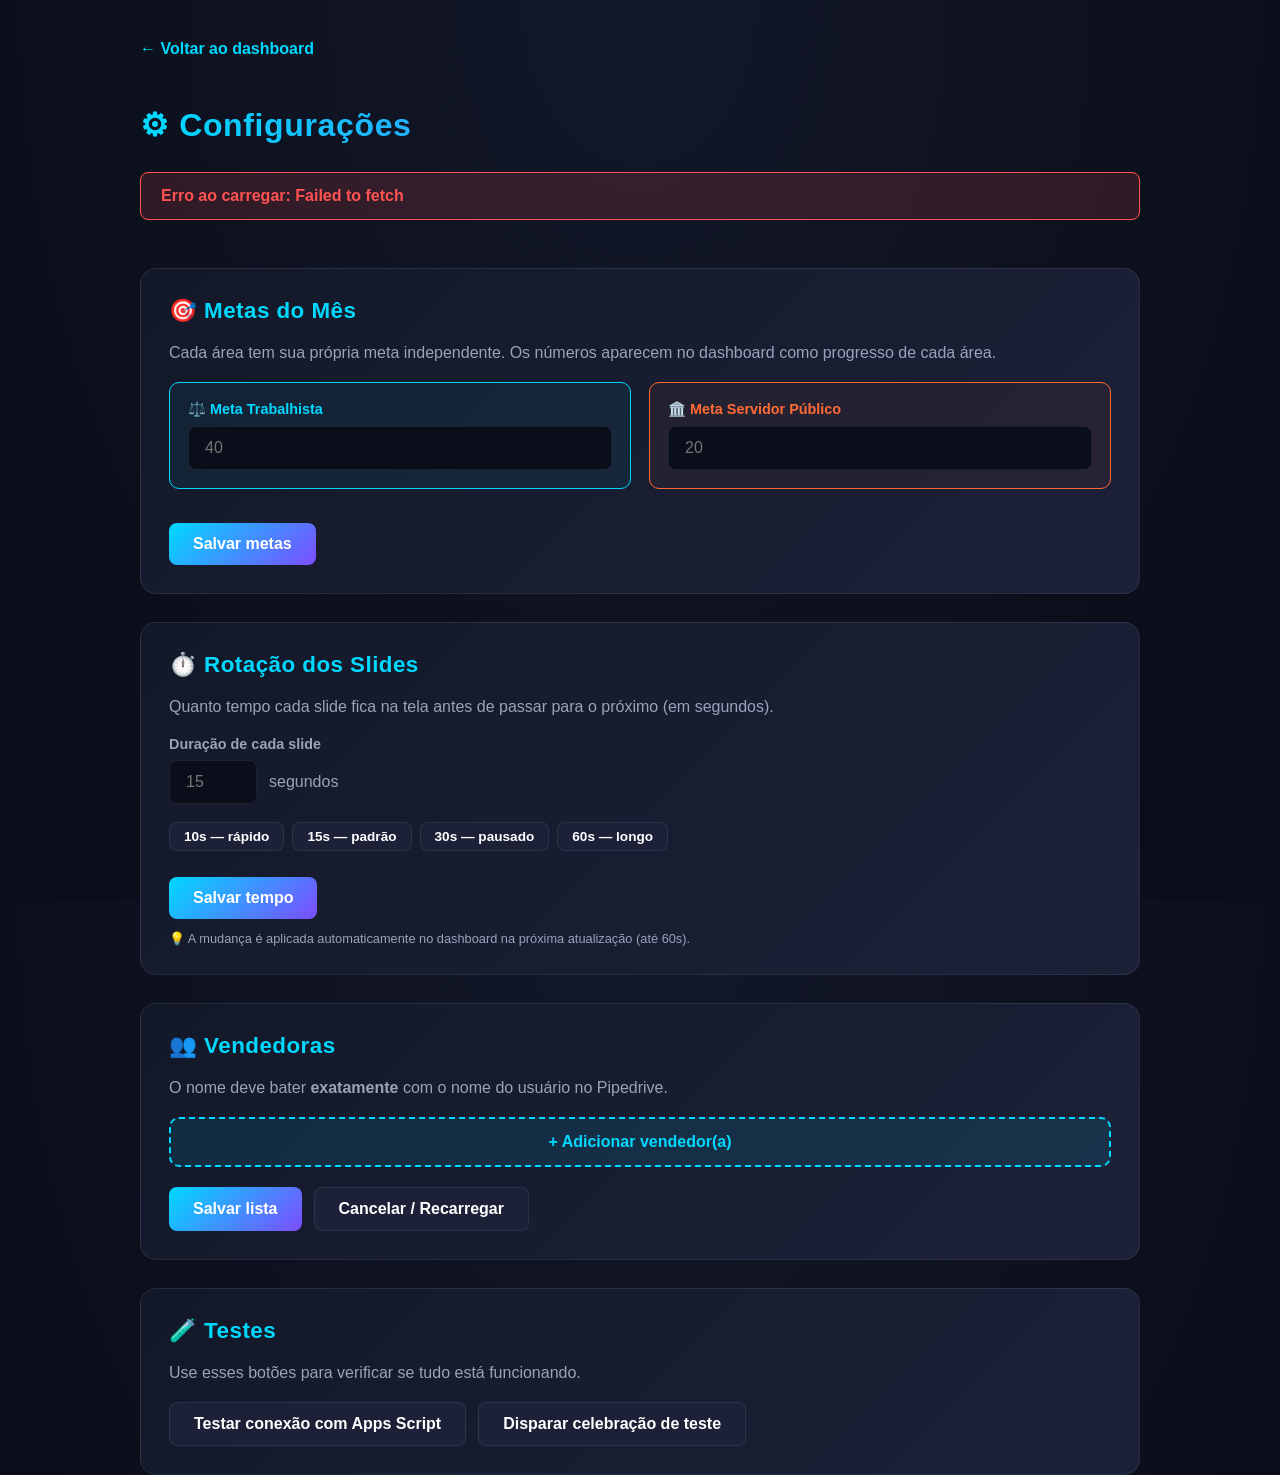
==== config.html @ 3a63623c "Initial commit" ====
<!DOCTYPE html>
<html lang="pt-BR">
<head>
  <meta charset="UTF-8">
  <title>PQRS — Configurações</title>
  <link rel="stylesheet" href="style.css">
  <style>
    body { overflow: auto; padding: 40px; }
    .config-container {
      max-width: 1000px; margin: 0 auto;
      display: flex; flex-direction: column; gap: 28px;
    }
    .config-section {
      background: linear-gradient(135deg, var(--bg-2), var(--bg-3));
      border: 1px solid var(--border);
      border-radius: 16px;
      padding: 28px;
    }
    .config-section h2 {
      font-size: 1.4rem;
      margin-bottom: 20px;
      color: var(--accent);
    }
    .field { display: flex; flex-direction: column; gap: 8px; margin-bottom: 16px; }
    label { color: var(--text-dim); font-size: 0.9rem; font-weight: 600; }
    input, select, textarea {
      background: var(--bg-1);
      border: 1px solid var(--border);
      border-radius: 8px;
      padding: 12px 16px;
      color: var(--text);
      font-size: 1rem;
      font-family: inherit;
    }
    input:focus, select:focus { outline: 2px solid var(--accent); }
    button {
      background: linear-gradient(135deg, var(--accent), var(--accent-2));
      color: white;
      border: none;
      border-radius: 8px;
      padding: 12px 24px;
      font-size: 1rem;
      font-weight: 700;
      cursor: pointer;
      transition: transform 0.2s;
    }
    button:hover { transform: translateY(-2px); }
    button.danger { background: linear-gradient(135deg, var(--red), #c62828); }
    button.secondary { background: var(--bg-3); border: 1px solid var(--border); }
    .vendedor-card {
      display: grid;
      grid-template-columns: 80px 2fr 2fr 1fr 1fr auto;
      gap: 12px;
      align-items: center;
      background: var(--bg-1);
      padding: 12px;
      border-radius: 10px;
      margin-bottom: 10px;
    }
    .vendedor-card img {
      width: 60px; height: 60px; border-radius: 50%; object-fit: cover;
      background: var(--bg-3);
    }
    .vendedor-card input, .vendedor-card select { padding: 8px 12px; font-size: 0.95rem; }
    .add-btn {
      width: 100%;
      padding: 14px;
      background: rgba(0, 217, 255, 0.1);
      border: 2px dashed var(--accent);
      color: var(--accent);
      cursor: pointer;
      border-radius: 10px;
      font-weight: 700;
    }
    .back-link {
      display: inline-block;
      margin-bottom: 20px;
      color: var(--accent);
      text-decoration: none;
      font-weight: 600;
    }
    .msg {
      padding: 14px 20px;
      border-radius: 8px;
      margin-bottom: 20px;
      font-weight: 600;
    }
    .msg.ok { background: rgba(0, 230, 118, 0.15); color: var(--green); border: 1px solid var(--green); }
    .msg.err { background: rgba(255, 82, 82, 0.15); color: var(--red); border: 1px solid var(--red); }
    .actions { display: flex; gap: 12px; margin-top: 20px; }
  </style>
</head>
<body>
  <div class="config-container">
    <a href="index.html" class="back-link">← Voltar ao dashboard</a>
    <h1 style="font-size:2rem; background: linear-gradient(90deg, var(--accent), var(--accent-2)); -webkit-background-clip:text; -webkit-text-fill-color:transparent;">⚙ Configurações</h1>

    <div id="msg-area"></div>

    <!-- Metas Mensais (separadas por área) -->
    <div class="config-section">
      <h2>🎯 Metas do Mês</h2>
      <p style="color:var(--text-dim); margin-bottom:20px;">
        Cada área tem sua própria meta independente. Os números aparecem no dashboard como progresso de cada área.
      </p>
      <div style="display:grid; grid-template-columns: 1fr 1fr; gap: 18px;">
        <div class="field" style="background: rgba(0,217,255,0.05); border:1px solid var(--trabalhista); border-radius:10px; padding:18px;">
          <label style="color: var(--trabalhista); font-weight:700;">⚖️ Meta Trabalhista</label>
          <input type="number" id="meta-trab-input" min="1" placeholder="40">
        </div>
        <div class="field" style="background: rgba(255,107,53,0.05); border:1px solid var(--servidor); border-radius:10px; padding:18px;">
          <label style="color: var(--servidor); font-weight:700;">🏛️ Meta Servidor Público</label>
          <input type="number" id="meta-serv-input" min="1" placeholder="20">
        </div>
      </div>
      <button onclick="salvarMetas()" style="margin-top:18px;">Salvar metas</button>
    </div>

    <!-- Tempo de rotação dos slides -->
    <div class="config-section">
      <h2>⏱️ Rotação dos Slides</h2>
      <p style="color:var(--text-dim); margin-bottom:20px;">
        Quanto tempo cada slide fica na tela antes de passar para o próximo (em segundos).
      </p>
      <div class="field">
        <label>Duração de cada slide</label>
        <div style="display:flex; gap:12px; align-items:center;">
          <input type="number" id="intervalo-input" min="3" max="120" step="1" placeholder="15" style="max-width:200px;">
          <span style="color:var(--text-dim);">segundos</span>
        </div>
        <div style="display:flex; gap:8px; margin-top:10px; flex-wrap:wrap;">
          <button class="secondary" type="button" onclick="setIntervalo(10)" style="padding:6px 14px; font-size:0.85rem;">10s — rápido</button>
          <button class="secondary" type="button" onclick="setIntervalo(15)" style="padding:6px 14px; font-size:0.85rem;">15s — padrão</button>
          <button class="secondary" type="button" onclick="setIntervalo(30)" style="padding:6px 14px; font-size:0.85rem;">30s — pausado</button>
          <button class="secondary" type="button" onclick="setIntervalo(60)" style="padding:6px 14px; font-size:0.85rem;">60s — longo</button>
        </div>
      </div>
      <button onclick="salvarIntervalo()" style="margin-top:10px;">Salvar tempo</button>
      <p style="color:var(--text-dim); font-size:0.8rem; margin-top:12px;">
        💡 A mudança é aplicada automaticamente no dashboard na próxima atualização (até 60s).
      </p>
    </div>

    <!-- Vendedoras -->
    <div class="config-section">
      <h2>👥 Vendedoras</h2>
      <p style="color:var(--text-dim); margin-bottom:20px;">
        O nome deve bater <strong>exatamente</strong> com o nome do usuário no Pipedrive.
      </p>
      <div id="vendedores-list"></div>
      <button class="add-btn" onclick="addVendedor()">+ Adicionar vendedor(a)</button>
      <div class="actions">
        <button onclick="salvarVendedores()">Salvar lista</button>
        <button class="secondary" onclick="carregar()">Cancelar / Recarregar</button>
      </div>
    </div>

    <!-- Teste -->
    <div class="config-section">
      <h2>🧪 Testes</h2>
      <p style="color:var(--text-dim); margin-bottom:16px;">
        Use esses botões para verificar se tudo está funcionando.
      </p>
      <div class="actions">
        <button class="secondary" onclick="testarConexao()">Testar conexão com Apps Script</button>
        <button class="secondary" onclick="testarCelebrar()">Disparar celebração de teste</button>
      </div>
    </div>
  </div>

  <script src="config.js"></script>
  <script>
    const API = window.PQRS_CONFIG.APPS_SCRIPT_URL;
    let vendedores = [];

    function showMsg(text, type = 'ok') {
      const area = document.getElementById('msg-area');
      area.innerHTML = `<div class="msg ${type}">${text}</div>`;
      setTimeout(() => area.innerHTML = '', 4000);
    }

    async function fetchJSON(action, params = {}) {
      const url = new URL(API);
      url.searchParams.set('action', action);
      Object.keys(params).forEach(k => url.searchParams.set(k, params[k]));
      const r = await fetch(url.toString());
      return r.json();
    }

    async function postJSON(action, body) {
      const url = new URL(API);
      url.searchParams.set('action', action);
      const r = await fetch(url.toString(), {
        method: 'POST',
        body: JSON.stringify(body),
        // Sem Content-Type para evitar CORS preflight
      });
      return r.json();
    }

    async function carregar() {
      if (!API || API.includes('COLE_AQUI')) {
        showMsg('⚠ URL do Apps Script não configurada. Edite o arquivo config.js e cole a URL do Apps Script publicado.', 'err');
        return;
      }
      try {
        const cfg = await fetchJSON('config');
        // Compatibilidade: se só existir metaMensal antiga, usa como Trabalhista
        document.getElementById('meta-trab-input').value = cfg.metaTrabalhista || cfg.metaMensal || 40;
        document.getElementById('meta-serv-input').value = cfg.metaServidor || 20;
        document.getElementById('intervalo-input').value = cfg.intervaloSlide || 15;

        const vs = await fetchJSON('vendedores');
        vendedores = Array.isArray(vs) ? vs : [];
        renderVendedores();
      } catch (e) {
        showMsg('Erro ao carregar: ' + e.message, 'err');
      }
    }

    function renderVendedores() {
      const container = document.getElementById('vendedores-list');
      container.innerHTML = '';
      vendedores.forEach((v, i) => {
        const div = document.createElement('div');
        div.className = 'vendedor-card';
        div.innerHTML = `
          <img src="${v.foto || ''}" onerror="this.src='data:image/svg+xml,%3Csvg xmlns=%22http://www.w3.org/2000/svg%22 viewBox=%220 0 60 60%22%3E%3Crect fill=%22%231c2138%22 width=%2260%22 height=%2260%22/%3E%3Ctext x=%2230%22 y=%2238%22 font-size=%2222%22 text-anchor=%22middle%22 fill=%22%239ba3b8%22%3E?%3C/text%3E%3C/svg%3E'">
          <input type="text" value="${v.nome}" placeholder="Nome" oninput="vendedores[${i}].nome=this.value">
          <input type="text" value="${v.foto || ''}" placeholder="URL da foto" oninput="vendedores[${i}].foto=this.value">
          <select onchange="vendedores[${i}].area=this.value">
            <option value="Trabalhista" ${v.area==='Trabalhista'?'selected':''}>Trabalhista</option>
            <option value="Servidor Público" ${v.area==='Servidor Público'?'selected':''}>Servidor Público</option>
          </select>
          <input type="number" value="${v.meta_dia || 2}" min="0" placeholder="Meta/dia" oninput="vendedores[${i}].meta_dia=Number(this.value)">
          <button class="danger" onclick="removerVendedor(${i})">×</button>
        `;
        container.appendChild(div);
      });
    }

    function addVendedor() {
      vendedores.push({ nome: '', foto: '', area: 'Trabalhista', meta_dia: 2, ativo: true });
      renderVendedores();
    }

    function removerVendedor(i) {
      if (!confirm('Remover ' + (vendedores[i].nome || 'vendedora') + '?')) return;
      vendedores.splice(i, 1);
      renderVendedores();
    }

    function setIntervalo(val) {
      document.getElementById('intervalo-input').value = val;
    }

    async function salvarIntervalo() {
      const seg = Number(document.getElementById('intervalo-input').value);
      if (!seg || seg < 3 || seg > 120) return showMsg('Tempo inválido (3 a 120 segundos)', 'err');
      try {
        const r = await postJSON('saveConfig', { intervaloSlide: seg });
        if (r.success) showMsg(`Tempo salvo: ${seg} segundos por slide`);
        else showMsg('Erro: ' + (r.error || 'desconhecido'), 'err');
      } catch (e) { showMsg('Erro: ' + e.message, 'err'); }
    }

    async function salvarMetas() {
      const metaTrab = Number(document.getElementById('meta-trab-input').value);
      const metaServ = Number(document.getElementById('meta-serv-input').value);
      if (!metaTrab || metaTrab < 1) return showMsg('Meta Trabalhista inválida', 'err');
      if (!metaServ || metaServ < 1) return showMsg('Meta Servidor inválida', 'err');
      try {
        const r = await postJSON('saveConfig', {
          metaTrabalhista: metaTrab,
          metaServidor: metaServ,
        });
        if (r.success) showMsg(`Metas salvas: Trabalhista ${metaTrab} · Servidor ${metaServ}`);
        else showMsg('Erro: ' + (r.error || 'desconhecido'), 'err');
      } catch (e) { showMsg('Erro: ' + e.message, 'err'); }
    }

    async function salvarVendedores() {
      // Validar
      for (const v of vendedores) {
        if (!v.nome || !v.nome.trim()) return showMsg('Há vendedor sem nome', 'err');
      }
      try {
        const r = await postJSON('saveVendedores', vendedores);
        if (r.success) showMsg('Vendedores salvos: ' + r.total);
        else showMsg('Erro: ' + (r.error || 'desconhecido'), 'err');
      } catch (e) { showMsg('Erro: ' + e.message, 'err'); }
    }

    async function testarConexao() {
      try {
        const r = await fetchJSON('ping');
        if (r.ok) showMsg('Conexão OK! Servidor respondendo. Hora: ' + r.time);
        else showMsg('Resposta inesperada', 'err');
      } catch (e) { showMsg('Falha: ' + e.message, 'err'); }
    }

    function testarCelebrar() {
      window.open('index.html#test', '_blank');
      setTimeout(() => {
        showMsg('Aperte "T" na janela do dashboard para disparar a celebração de teste');
      }, 500);
    }

    carregar();
  </script>
</body>
</html>
---- style.css ----
/* ============ RESET / BASE ============ */
* { margin: 0; padding: 0; box-sizing: border-box; }

:root {
  --bg-1: #0a0e1a;
  --bg-2: #131829;
  --bg-3: #1c2138;
  --accent: #00d9ff;
  --accent-2: #7c4dff;
  --gold: #ffd700;
  --green: #00e676;
  --red: #ff5252;
  --yellow: #ffb300;
  --text: #ffffff;
  --text-dim: #9ba3b8;
  --border: rgba(255, 255, 255, 0.08);

  /* Cores por área */
  --trabalhista: #00d9ff;        /* ciano */
  --trabalhista-2: #0099cc;
  --trabalhista-glow: rgba(0, 217, 255, 0.3);

  --servidor: #ff6b35;           /* laranja vibrante */
  --servidor-2: #d84315;
  --servidor-glow: rgba(255, 107, 53, 0.3);
}

body {
  font-family: 'Inter', 'Segoe UI', Roboto, sans-serif;
  background: radial-gradient(ellipse at top, var(--bg-2) 0%, var(--bg-1) 80%);
  color: var(--text);
  overflow: hidden;
  height: 100vh;
  width: 100vw;
  user-select: none;
}

h1, h2, h3 { font-weight: 800; letter-spacing: 0.02em; }

/* ============ LOADING ============ */
.overlay {
  position: fixed; inset: 0;
  background: var(--bg-1);
  display: flex; flex-direction: column;
  align-items: center; justify-content: center;
  z-index: 9999;
  transition: opacity 0.5s;
}
.overlay.hidden { opacity: 0; pointer-events: none; }
.loader {
  width: 60px; height: 60px;
  border: 4px solid var(--border);
  border-top-color: var(--accent);
  border-radius: 50%;
  animation: spin 1s linear infinite;
  margin-bottom: 20px;
}
@keyframes spin { to { transform: rotate(360deg); } }

/* ============ SLIDES CONTAINER ============ */
#slides-container {
  position: relative;
  width: 100vw; height: 100vh;
}

.slide {
  position: absolute; inset: 0;
  padding: 30px 50px 60px;
  display: flex; flex-direction: column;
  opacity: 0;
  pointer-events: none;
  transform: translateY(20px);
  transition: opacity 0.6s ease, transform 0.6s ease;
  gap: 18px;
}
.slide.active {
  opacity: 1;
  pointer-events: auto;
  transform: translateY(0);
}

.slide-header {
  display: flex; justify-content: space-between; align-items: center;
  padding-bottom: 14px;
  border-bottom: 2px solid var(--border);
}
.slide-header h1 {
  font-size: 2rem;
  background: linear-gradient(90deg, var(--accent), var(--accent-2));
  -webkit-background-clip: text;
  -webkit-text-fill-color: transparent;
  background-clip: text;
}
.brand {
  font-size: 1.3rem; font-weight: 900;
  letter-spacing: 0.3em;
  color: var(--text-dim);
}

/* ============ SLIDE 1: KPI COMPACTO (linha de topo) ============ */
.kpi-row-compact {
  display: grid;
  grid-template-columns: repeat(5, 1fr);
  gap: 12px;
  flex-shrink: 0;
}
.kpi-mini-card {
  background: linear-gradient(135deg, var(--bg-2), var(--bg-3));
  border: 1px solid var(--border);
  border-radius: 12px;
  padding: 14px 12px 12px;
  display: flex; flex-direction: column;
  align-items: center; justify-content: center;
  position: relative; overflow: hidden;
  text-align: center;
}
.kpi-mini-card::before {
  content: '';
  position: absolute; top: 0; left: 0; right: 0;
  height: 2px;
  background: linear-gradient(90deg, var(--accent), var(--accent-2));
}
.kmc-label {
  font-size: 0.65rem; font-weight: 700;
  letter-spacing: 0.12em;
  color: var(--text-dim);
  margin-bottom: 4px;
}
.kmc-val {
  font-size: 2.4rem; font-weight: 900; line-height: 1;
  background: linear-gradient(180deg, #fff, #d0d8f0);
  -webkit-background-clip: text;
  -webkit-text-fill-color: transparent;
  background-clip: text;
}
.kmc-val-sm { font-size: 1.7rem; }
.kmc-sub {
  margin-top: 3px;
  font-size: 0.65rem;
  color: var(--text-dim);
  text-transform: uppercase;
  letter-spacing: 0.08em;
}
.kmc-sub strong { color: var(--text); }

/* ============ SLIDE 1: ÁREAS COM META ============ */
.areas-meta {
  display: grid;
  grid-template-columns: 1fr 1fr;
  gap: 16px;
  flex: 1;
  min-height: 0;
}
.area-meta-card {
  border-radius: 16px;
  border: 2px solid var(--border);
  background: linear-gradient(135deg, var(--bg-2), var(--bg-3));
  padding: 22px 28px;
  display: flex; flex-direction: column;
  gap: 16px;
  position: relative; overflow: hidden;
}
.area-meta-card::before {
  content: '';
  position: absolute; top: 0; left: 0; right: 0;
  height: 4px;
}
.area-meta-card.area-trabalhista {
  border-color: var(--trabalhista);
  box-shadow: 0 0 50px var(--trabalhista-glow);
}
.area-meta-card.area-trabalhista::before {
  background: linear-gradient(90deg, var(--trabalhista), var(--trabalhista-2));
}
.area-meta-card.area-servidor {
  border-color: var(--servidor);
  box-shadow: 0 0 50px var(--servidor-glow);
}
.area-meta-card.area-servidor::before {
  background: linear-gradient(90deg, var(--servidor), var(--servidor-2));
}

.area-meta-header {
  display: flex; justify-content: space-between; align-items: center;
}
.area-meta-title {
  display: flex; align-items: center; gap: 12px;
}
.area-meta-icon { font-size: 2.2rem; }
.area-meta-name {
  font-size: 1rem; font-weight: 800;
  letter-spacing: 0.18em;
}
.area-trabalhista .area-meta-name { color: var(--trabalhista); }
.area-servidor .area-meta-name { color: var(--servidor); }

.area-meta-goal {
  font-size: 0.85rem; font-weight: 600;
  color: var(--text-dim);
  background: rgba(255,255,255,0.04);
  border: 1px solid var(--border);
  border-radius: 100px;
  padding: 5px 14px;
}
.area-meta-goal span {
  font-size: 1rem; font-weight: 900;
  color: var(--text);
}

.area-meta-body {
  display: grid;
  grid-template-columns: auto 1fr;
  gap: 24px;
  align-items: center;
}
.area-meta-big {
  display: flex; flex-direction: column;
  align-items: flex-start;
  padding-right: 24px;
  border-right: 1px solid var(--border);
}
.area-meta-bignum {
  font-size: 5.4rem; font-weight: 900; line-height: 1;
}
.area-trabalhista .area-meta-bignum {
  background: linear-gradient(160deg, #ffffff 30%, var(--trabalhista));
  -webkit-background-clip: text;
  -webkit-text-fill-color: transparent;
  background-clip: text;
}
.area-servidor .area-meta-bignum {
  background: linear-gradient(160deg, #ffffff 30%, var(--servidor));
  -webkit-background-clip: text;
  -webkit-text-fill-color: transparent;
  background-clip: text;
}
.area-meta-biglbl {
  font-size: 0.78rem; font-weight: 700;
  color: var(--text-dim);
  letter-spacing: 0.15em;
  text-transform: uppercase;
  margin-top: 4px;
}

/* Pequenos contadores semana/hoje EMBAIXO do número grande */
.area-meta-sidebyside {
  display: flex; gap: 22px;
  margin-top: 10px;
  padding-top: 10px;
  border-top: 1px solid var(--border);
  width: 100%;
}
.area-meta-sitem { display: flex; flex-direction: column; }
.area-meta-snum {
  font-size: 1.7rem; font-weight: 800; line-height: 1;
}
.area-trabalhista .area-meta-snum { color: var(--trabalhista); }
.area-servidor .area-meta-snum { color: var(--servidor); }
.area-meta-slbl {
  font-size: 0.65rem; color: var(--text-dim);
  text-transform: uppercase; letter-spacing: 0.1em;
  margin-top: 2px;
}

/* MINI-RANKING dentro do card da área */
.area-mini-rank {
  display: flex; flex-direction: column;
  gap: 8px;
}
.ami-title {
  font-size: 0.72rem; font-weight: 800;
  letter-spacing: 0.15em;
  color: var(--text-dim);
  margin-bottom: 4px;
}
.ami-list {
  display: flex; flex-direction: column;
  gap: 8px;
}
.ami-row {
  display: grid;
  grid-template-columns: 22px 38px 1fr auto;
  gap: 10px;
  align-items: center;
  padding: 8px 10px;
  background: rgba(255,255,255,0.03);
  border: 1px solid var(--border);
  border-radius: 10px;
}
.ami-medal { font-size: 1.1rem; text-align: center; }
.ami-foto {
  width: 38px; height: 38px;
  border-radius: 50%;
  object-fit: cover;
  background: var(--bg-3);
}
.area-trabalhista .ami-foto { border: 2px solid var(--trabalhista); }
.area-servidor .ami-foto { border: 2px solid var(--servidor); }
.ami-nomewrap {
  display: flex; flex-direction: column;
  min-width: 0;
}
.ami-nome {
  font-size: 0.9rem; font-weight: 700;
  white-space: nowrap;
  overflow: hidden;
  text-overflow: ellipsis;
  line-height: 1.15;
}
.ami-conv {
  font-size: 0.7rem;
  color: var(--text-dim);
  margin-top: 2px;
}
.ami-conv strong {
  font-weight: 800;
  font-size: 0.78rem;
}
.area-trabalhista .ami-conv strong { color: var(--trabalhista); }
.area-servidor .ami-conv strong { color: var(--servidor); }
.ami-num {
  font-size: 1.5rem; font-weight: 900;
  line-height: 1;
}
.area-trabalhista .ami-num { color: var(--trabalhista); }
.area-servidor .ami-num { color: var(--servidor); }
.ami-empty {
  color: var(--text-dim);
  font-size: 0.8rem;
  font-style: italic;
  padding: 8px;
  text-align: center;
}

/* Stats row (Leads / Conversão / Ritmo) */
.area-meta-stats {
  display: grid;
  grid-template-columns: repeat(3, 1fr);
  gap: 10px;
  padding: 12px;
  background: rgba(255,255,255,0.025);
  border: 1px solid var(--border);
  border-radius: 10px;
}
.ams-item {
  display: flex; flex-direction: column;
  align-items: center;
  text-align: center;
}
.ams-lbl {
  font-size: 0.62rem; font-weight: 700;
  letter-spacing: 0.1em;
  color: var(--text-dim);
  margin-bottom: 4px;
}
.ams-val {
  font-size: 1.4rem; font-weight: 900;
  line-height: 1;
  color: var(--text);
}
.ams-val small {
  font-size: 0.6rem;
  color: var(--text-dim);
  font-weight: 600;
  margin-left: 2px;
}

/* Barra de progresso dentro de cada área */
.area-meta-progress { margin-top: auto; }
.amp-header {
  display: flex; justify-content: space-between; align-items: baseline;
  margin-bottom: 8px;
  font-size: 0.75rem; font-weight: 700;
  letter-spacing: 0.1em;
  color: var(--text-dim);
}
.amp-pct { font-size: 1.5rem; font-weight: 900; }
.area-trabalhista .amp-pct { color: var(--trabalhista); }
.area-servidor .amp-pct { color: var(--servidor); }

.amp-bar {
  height: 20px;
  background: rgba(255,255,255,0.05);
  border-radius: 100px;
  overflow: hidden;
}
.amp-fill {
  height: 100%; width: 0%;
  border-radius: 100px;
  transition: width 1.2s ease;
  position: relative;
}
.amp-fill::after {
  content: '';
  position: absolute; inset: 0;
  background: linear-gradient(90deg, transparent, rgba(255,255,255,0.25), transparent);
  animation: shine 2.5s linear infinite;
}
.trab-amp-fill {
  background: linear-gradient(90deg, var(--trabalhista), var(--trabalhista-2));
  box-shadow: 0 0 20px var(--trabalhista-glow);
}
.serv-amp-fill {
  background: linear-gradient(90deg, var(--servidor), var(--servidor-2));
  box-shadow: 0 0 20px var(--servidor-glow);
}

.amp-footer {
  display: flex; justify-content: space-between;
  margin-top: 8px;
  font-size: 0.82rem;
  color: var(--text-dim);
}
.amp-footer strong {
  color: var(--text); font-size: 0.95rem;
}

/* ============ SLIDE 1: KPIs (legado — mantido p/ compatibilidade) ============ */
.kpi-row {
  display: grid;
  grid-template-columns: repeat(4, 1fr);
  gap: 16px;
}
.kpi-card {
  background: linear-gradient(135deg, var(--bg-2), var(--bg-3));
  border: 1px solid var(--border);
  border-radius: 14px;
  padding: 18px;
  display: flex; flex-direction: column;
  align-items: center; justify-content: center;
  position: relative;
  overflow: hidden;
  min-height: 130px;
}
.kpi-card::before {
  content: '';
  position: absolute; top: 0; left: 0; right: 0;
  height: 3px;
  background: linear-gradient(90deg, var(--accent), var(--accent-2));
}
.kpi-card.highlight::before {
  background: linear-gradient(90deg, var(--gold), #ff9800);
}
.kpi-label {
  font-size: 0.85rem; font-weight: 700;
  letter-spacing: 0.15em;
  color: var(--text-dim);
  margin-bottom: 6px;
}
.kpi-value {
  font-size: 3.4rem; font-weight: 900;
  line-height: 1;
  background: linear-gradient(180deg, #fff, #d0d8f0);
  -webkit-background-clip: text;
  -webkit-text-fill-color: transparent;
  background-clip: text;
}
.kpi-card.highlight .kpi-value {
  background: linear-gradient(180deg, var(--gold), #ff9800);
  -webkit-background-clip: text;
  -webkit-text-fill-color: transparent;
  background-clip: text;
}
.kpi-sub {
  margin-top: 6px;
  font-size: 0.8rem;
  color: var(--text-dim);
  text-transform: uppercase;
  letter-spacing: 0.1em;
}

/* ============ META PROGRESS ============ */
.meta-progress-block {
  background: linear-gradient(135deg, var(--bg-2), var(--bg-3));
  border: 1px solid var(--border);
  border-radius: 14px;
  padding: 18px 24px;
}
.meta-progress-header {
  display: flex; justify-content: space-between; align-items: baseline;
  margin-bottom: 10px;
  font-size: 1rem; font-weight: 700;
  letter-spacing: 0.1em;
}
.meta-progress-header span:last-child {
  font-size: 1.8rem; font-weight: 900;
  color: var(--accent);
}
.progress-bar-big {
  height: 24px;
  background: rgba(255,255,255,0.05);
  border-radius: 100px;
  overflow: hidden;
  position: relative;
}
.progress-fill {
  height: 100%;
  width: 0%;
  background: linear-gradient(90deg, var(--accent), var(--accent-2));
  border-radius: 100px;
  transition: width 1s ease;
  box-shadow: 0 0 30px rgba(0, 217, 255, 0.5);
  position: relative;
}
.progress-fill::after {
  content: '';
  position: absolute; inset: 0;
  background: linear-gradient(90deg, transparent, rgba(255,255,255,0.3), transparent);
  animation: shine 2.5s linear infinite;
}
@keyframes shine { from { transform: translateX(-100%); } to { transform: translateX(100%); } }
.meta-progress-footer {
  display: flex; justify-content: space-between;
  margin-top: 10px;
  color: var(--text-dim);
  font-size: 0.95rem;
}
.meta-progress-footer strong {
  color: var(--text);
  font-size: 1.2rem;
  margin: 0 4px;
}

/* ============ DIVISÃO POR ÁREA ============ */
.area-split {
  display: grid;
  grid-template-columns: 1fr 1fr;
  gap: 16px;
  flex: 1;
}
.area-card {
  border-radius: 14px;
  padding: 22px 28px;
  display: flex;
  gap: 22px;
  align-items: center;
  position: relative;
  overflow: hidden;
  border: 2px solid var(--border);
  background: linear-gradient(135deg, var(--bg-2), var(--bg-3));
}
.area-card::before {
  content: '';
  position: absolute; top: 0; left: 0; bottom: 0;
  width: 6px;
}
.area-trabalhista { border-color: var(--trabalhista); box-shadow: 0 0 40px var(--trabalhista-glow); }
.area-trabalhista::before { background: linear-gradient(180deg, var(--trabalhista), var(--trabalhista-2)); }

.area-servidor { border-color: var(--servidor); box-shadow: 0 0 40px var(--servidor-glow); }
.area-servidor::before { background: linear-gradient(180deg, var(--servidor), var(--servidor-2)); }

.area-icon {
  font-size: 3.2rem;
  filter: drop-shadow(0 0 10px currentColor);
}
.area-trabalhista .area-icon { color: var(--trabalhista); }
.area-servidor .area-icon { color: var(--servidor); }

.area-info {
  flex: 1;
  display: flex; flex-direction: column;
  gap: 10px;
}
.area-name {
  font-size: 0.95rem; font-weight: 800;
  letter-spacing: 0.2em;
}
.area-trabalhista .area-name { color: var(--trabalhista); }
.area-servidor .area-name { color: var(--servidor); }

.area-stats {
  display: grid;
  grid-template-columns: repeat(3, 1fr);
  gap: 12px;
}
.area-stats > div {
  display: flex; flex-direction: column;
  align-items: flex-start;
}
.area-val {
  font-size: 2.2rem; font-weight: 900;
  line-height: 1;
}
.area-trabalhista .area-val {
  background: linear-gradient(180deg, #fff, var(--trabalhista));
  -webkit-background-clip: text;
  -webkit-text-fill-color: transparent;
  background-clip: text;
}
.area-servidor .area-val {
  background: linear-gradient(180deg, #fff, var(--servidor));
  -webkit-background-clip: text;
  -webkit-text-fill-color: transparent;
  background-clip: text;
}
.area-period {
  color: var(--text-dim);
  font-size: 0.75rem;
  text-transform: uppercase;
  letter-spacing: 0.1em;
  margin-top: 2px;
}
.area-conv {
  display: flex;
  align-items: center;
  gap: 10px;
  padding-top: 8px;
  border-top: 1px solid rgba(255,255,255,0.08);
}
.area-conv-label {
  color: var(--text-dim);
  font-size: 0.85rem;
  text-transform: uppercase;
  letter-spacing: 0.1em;
}
.area-conv-val {
  font-size: 1.4rem;
  font-weight: 900;
  margin-left: auto;
}
.area-trabalhista .area-conv-val { color: var(--trabalhista); }
.area-servidor .area-conv-val { color: var(--servidor); }

/* ============ MINI CARDS (bottom) ============ */
.bottom-row {
  display: grid;
  grid-template-columns: 1fr 1fr;
  gap: 16px;
}
.mini-card {
  background: linear-gradient(135deg, var(--bg-2), var(--bg-3));
  border: 1px solid var(--border);
  border-radius: 14px;
  padding: 16px 24px;
}
.mini-card h3 {
  font-size: 0.9rem;
  letter-spacing: 0.15em;
  color: var(--text-dim);
  margin-bottom: 14px;
}
.mini-grid {
  display: grid;
  grid-template-columns: repeat(3, 1fr);
  gap: 12px;
}
.mini-grid div {
  display: flex; flex-direction: column;
  align-items: flex-start;
}
.mini-grid span { color: var(--text-dim); font-size: 0.8rem; }
.mini-grid strong {
  font-size: 1.6rem;
  font-weight: 800;
  background: linear-gradient(180deg, #fff, #d0d8f0);
  -webkit-background-clip: text;
  -webkit-text-fill-color: transparent;
  background-clip: text;
}

/* ============ SLIDE 2: RANKING ============ */
.ranking-list {
  display: flex; flex-direction: column;
  gap: 14px;
  flex: 1;
}
.ranking-item {
  display: grid;
  grid-template-columns: 70px 80px 1fr auto;
  gap: 22px;
  align-items: center;
  background: linear-gradient(135deg, var(--bg-2), var(--bg-3));
  border: 1px solid var(--border);
  border-radius: 14px;
  padding: 16px 26px;
  position: relative;
  overflow: hidden;
  animation: slideIn 0.5s ease forwards;
  opacity: 0;
}
.ranking-item::before {
  content: '';
  position: absolute; left: 0; top: 0; bottom: 0;
  width: 5px;
}
.ranking-item.area-trab::before { background: var(--trabalhista); }
.ranking-item.area-serv::before { background: var(--servidor); }

.ranking-item.rank-1 {
  border-color: var(--gold);
  box-shadow: 0 0 40px rgba(255, 215, 0, 0.2);
}
.ranking-item.rank-2 { border-color: #c0c0c0; }
.ranking-item.rank-3 { border-color: #cd7f32; }

@keyframes slideIn {
  from { opacity: 0; transform: translateX(-30px); }
  to { opacity: 1; transform: translateX(0); }
}

.rank-position {
  font-size: 2.6rem; font-weight: 900;
  text-align: center;
  background: linear-gradient(180deg, #fff, #6b7280);
  -webkit-background-clip: text;
  -webkit-text-fill-color: transparent;
  background-clip: text;
}
.ranking-item.rank-1 .rank-position {
  background: linear-gradient(180deg, var(--gold), #ff9800);
  -webkit-background-clip: text;
  -webkit-text-fill-color: transparent;
  background-clip: text;
}

.rank-foto {
  width: 72px; height: 72px;
  border-radius: 50%;
  object-fit: cover;
  border: 3px solid var(--border);
  background: var(--bg-3);
}
.ranking-item.rank-1 .rank-foto { border-color: var(--gold); }
.ranking-item.area-trab .rank-foto:not(.rank-1 .rank-foto) { border-color: var(--trabalhista); }
.ranking-item.area-serv .rank-foto { border-color: var(--servidor); }

.rank-info { display: flex; flex-direction: column; gap: 6px; }
.rank-nome {
  font-size: 1.5rem; font-weight: 700;
  display: flex; align-items: center; gap: 10px;
}
.rank-badge {
  font-size: 0.7rem;
  font-weight: 800;
  padding: 3px 10px;
  border-radius: 100px;
  letter-spacing: 0.1em;
  text-transform: uppercase;
}
.rank-badge.trab {
  background: rgba(0, 217, 255, 0.15);
  color: var(--trabalhista);
  border: 1px solid var(--trabalhista);
}
.rank-badge.serv {
  background: rgba(255, 107, 53, 0.15);
  color: var(--servidor);
  border: 1px solid var(--servidor);
}
.rank-stats {
  display: flex; gap: 22px;
  color: var(--text-dim); font-size: 0.9rem;
  flex-wrap: wrap;
}
.rank-stats strong { color: var(--text); font-size: 1.05rem; }
.rank-stats strong.rank-stat-mes {
  font-size: 1.25rem;
  font-weight: 900;
}
.ranking-item.area-trab .rank-stat-mes { color: var(--trabalhista); }
.ranking-item.area-serv .rank-stat-mes { color: var(--servidor); }
.ranking-item.rank-1 .rank-stat-mes { color: var(--gold) !important; }
.rank-bar {
  height: 8px;
  background: rgba(255,255,255,0.06);
  border-radius: 100px;
  overflow: hidden;
  margin-top: 4px;
}
.rank-bar-fill {
  height: 100%;
  border-radius: 100px;
  transition: width 1s ease;
}
.ranking-item.area-trab .rank-bar-fill {
  background: linear-gradient(90deg, var(--trabalhista), var(--trabalhista-2));
}
.ranking-item.area-serv .rank-bar-fill {
  background: linear-gradient(90deg, var(--servidor), var(--servidor-2));
}
.ranking-item.rank-1 .rank-bar-fill {
  background: linear-gradient(90deg, var(--gold), #ff9800) !important;
}

.rank-numbers {
  display: flex; flex-direction: column; align-items: flex-end;
  gap: 4px;
}
.rank-big {
  font-size: 2.8rem; font-weight: 900; line-height: 1;
}
.ranking-item.area-trab .rank-big { color: var(--trabalhista); }
.ranking-item.area-serv .rank-big { color: var(--servidor); }
.ranking-item.rank-1 .rank-big { color: var(--gold) !important; }
.rank-big-label { color: var(--text-dim); font-size: 0.75rem; text-transform: uppercase; }

/* ============ SLIDE 3: CONVERSÃO ============ */
.conversao-list {
  display: flex; flex-direction: column;
  gap: 14px;
  flex: 1;
}
.conv-item {
  display: grid;
  grid-template-columns: 64px 1fr 100px;
  gap: 18px;
  align-items: center;
  background: linear-gradient(135deg, var(--bg-2), var(--bg-3));
  border: 1px solid var(--border);
  border-radius: 12px;
  padding: 12px 22px;
  position: relative;
}
.conv-item::before {
  content: '';
  position: absolute; left: 0; top: 0; bottom: 0;
  width: 4px;
  border-radius: 12px 0 0 12px;
}
.conv-item.area-trab::before { background: var(--trabalhista); }
.conv-item.area-serv::before { background: var(--servidor); }

.conv-foto {
  width: 56px; height: 56px;
  border-radius: 50%;
  object-fit: cover;
  border: 2px solid var(--border);
  background: var(--bg-3);
}
.conv-item.area-trab .conv-foto { border-color: var(--trabalhista); }
.conv-item.area-serv .conv-foto { border-color: var(--servidor); }

.conv-info { display: flex; flex-direction: column; gap: 6px; }
.conv-nome {
  font-size: 1.15rem; font-weight: 700;
  display: flex; align-items: center; gap: 10px;
}
.conv-detail { color: var(--text-dim); font-size: 0.85rem; }
.conv-bar {
  height: 10px;
  background: rgba(255,255,255,0.06);
  border-radius: 100px;
  overflow: hidden;
  margin-top: 4px;
}
.conv-bar-fill {
  height: 100%;
  border-radius: 100px;
  transition: width 1s ease;
}
.conv-item.area-trab .conv-bar-fill {
  background: linear-gradient(90deg, var(--green), var(--trabalhista));
}
.conv-item.area-serv .conv-bar-fill {
  background: linear-gradient(90deg, var(--green), var(--servidor));
}
.conv-pct {
  font-size: 2rem; font-weight: 900;
  text-align: right;
}
.conv-item.area-trab .conv-pct {
  background: linear-gradient(180deg, var(--green), var(--trabalhista));
  -webkit-background-clip: text;
  -webkit-text-fill-color: transparent;
  background-clip: text;
}
.conv-item.area-serv .conv-pct {
  background: linear-gradient(180deg, var(--green), var(--servidor));
  -webkit-background-clip: text;
  -webkit-text-fill-color: transparent;
  background-clip: text;
}

.destaque-block {
  background: linear-gradient(135deg, rgba(255, 215, 0, 0.1), rgba(255, 152, 0, 0.05));
  border: 2px solid var(--gold);
  border-radius: 14px;
  padding: 16px 26px;
  display: flex;
  align-items: center;
  gap: 18px;
  box-shadow: 0 0 40px rgba(255, 215, 0, 0.15);
}
.crown { font-size: 2.4rem; animation: float 3s ease-in-out infinite; }
@keyframes float { 0%,100% { transform: translateY(0); } 50% { transform: translateY(-6px); } }
.destaque-label {
  font-size: 0.95rem; font-weight: 700;
  letter-spacing: 0.2em;
  color: var(--gold);
}
.destaque-foto {
  width: 56px; height: 56px;
  border-radius: 50%;
  object-fit: cover;
  border: 3px solid var(--gold);
}
.destaque-nome { font-size: 1.3rem; font-weight: 700; flex: 1; }
.destaque-stat {
  font-size: 1.6rem; font-weight: 900;
  color: var(--gold);
}

/* ============ CELEBRAÇÃO ============ */
.celebracao {
  position: fixed; inset: 0;
  z-index: 10000;
  display: flex; align-items: center; justify-content: center;
  background: radial-gradient(ellipse at center, rgba(124, 77, 255, 0.3) 0%, rgba(0,0,0,0.9) 80%);
  backdrop-filter: blur(8px);
  animation: celIn 0.5s ease;
}
.celebracao.hidden { display: none; }
@keyframes celIn {
  from { opacity: 0; transform: scale(0.9); }
  to { opacity: 1; transform: scale(1); }
}
#confetti-canvas {
  position: absolute; inset: 0;
  pointer-events: none;
}
.celebracao-content {
  text-align: center;
  z-index: 2;
  animation: bounce 0.7s ease;
}
@keyframes bounce {
  0% { transform: translateY(-50px) scale(0.7); opacity: 0; }
  60% { transform: translateY(10px) scale(1.05); opacity: 1; }
  100% { transform: translateY(0) scale(1); }
}
.celebracao-emoji {
  font-size: 5rem;
  animation: spin360 1.5s ease;
}
@keyframes spin360 { from { transform: rotate(-30deg) scale(0); } to { transform: rotate(0) scale(1); } }
.celebracao h2 {
  font-size: 4rem;
  background: linear-gradient(90deg, var(--gold), #ff9800, var(--gold));
  background-size: 200% auto;
  -webkit-background-clip: text;
  -webkit-text-fill-color: transparent;
  background-clip: text;
  animation: shineText 2s linear infinite;
  margin: 16px 0 28px;
}
@keyframes shineText { to { background-position: 200% center; } }
.cel-foto {
  width: 200px; height: 200px;
  border-radius: 50%;
  object-fit: cover;
  border: 6px solid var(--gold);
  box-shadow: 0 0 60px var(--gold);
  margin-bottom: 20px;
}
.cel-nome { font-size: 3rem; font-weight: 900; margin-bottom: 16px; }
.cel-info { display: flex; flex-direction: column; gap: 6px; margin-bottom: 20px; }
.cel-info span { font-size: 1.2rem; color: var(--text-dim); }
.cel-funil { font-weight: 700; color: var(--accent) !important; }
.cel-stats {
  display: flex; gap: 32px; justify-content: center;
  font-size: 1.3rem; font-weight: 700;
}
.cel-stats span:first-child { color: var(--green); }

/* ============ CONTROLES ============ */
.controls {
  position: fixed; top: 16px; right: 20px;
  display: flex; gap: 8px;
  z-index: 100;
}
.ctrl-btn {
  display: flex; align-items: center; justify-content: center; gap: 6px;
  height: 38px;
  min-width: 38px;
  padding: 0 12px;
  border-radius: 100px;
  background: rgba(255,255,255,0.05);
  border: 1px solid var(--border);
  color: var(--text-dim);
  text-decoration: none;
  font-size: 1rem;
  font-family: inherit;
  cursor: pointer;
  opacity: 0.5;
  transition: all 0.3s;
}
.ctrl-btn:hover { opacity: 1; background: rgba(255,255,255,0.1); }
.ctrl-btn.active {
  background: var(--gold);
  color: #000;
  border-color: var(--gold);
  opacity: 1;
}
.pin-icon { font-size: 1.1rem; }
.pin-text { font-size: 0.85rem; font-weight: 700; }

/* ============ INDICATORS ============ */
.slide-indicator {
  position: fixed; bottom: 20px; left: 50%;
  transform: translateX(-50%);
  display: flex; gap: 8px;
  z-index: 100;
}
.dot {
  width: 8px; height: 8px;
  border-radius: 50%;
  background: rgba(255,255,255,0.2);
  transition: all 0.3s;
  cursor: pointer;
}
.dot.active {
  background: var(--accent);
  width: 32px;
  border-radius: 4px;
}

.last-update {
  position: fixed; bottom: 16px; right: 20px;
  font-size: 0.75rem;
  color: var(--text-dim);
  opacity: 0.4;
  z-index: 100;
}
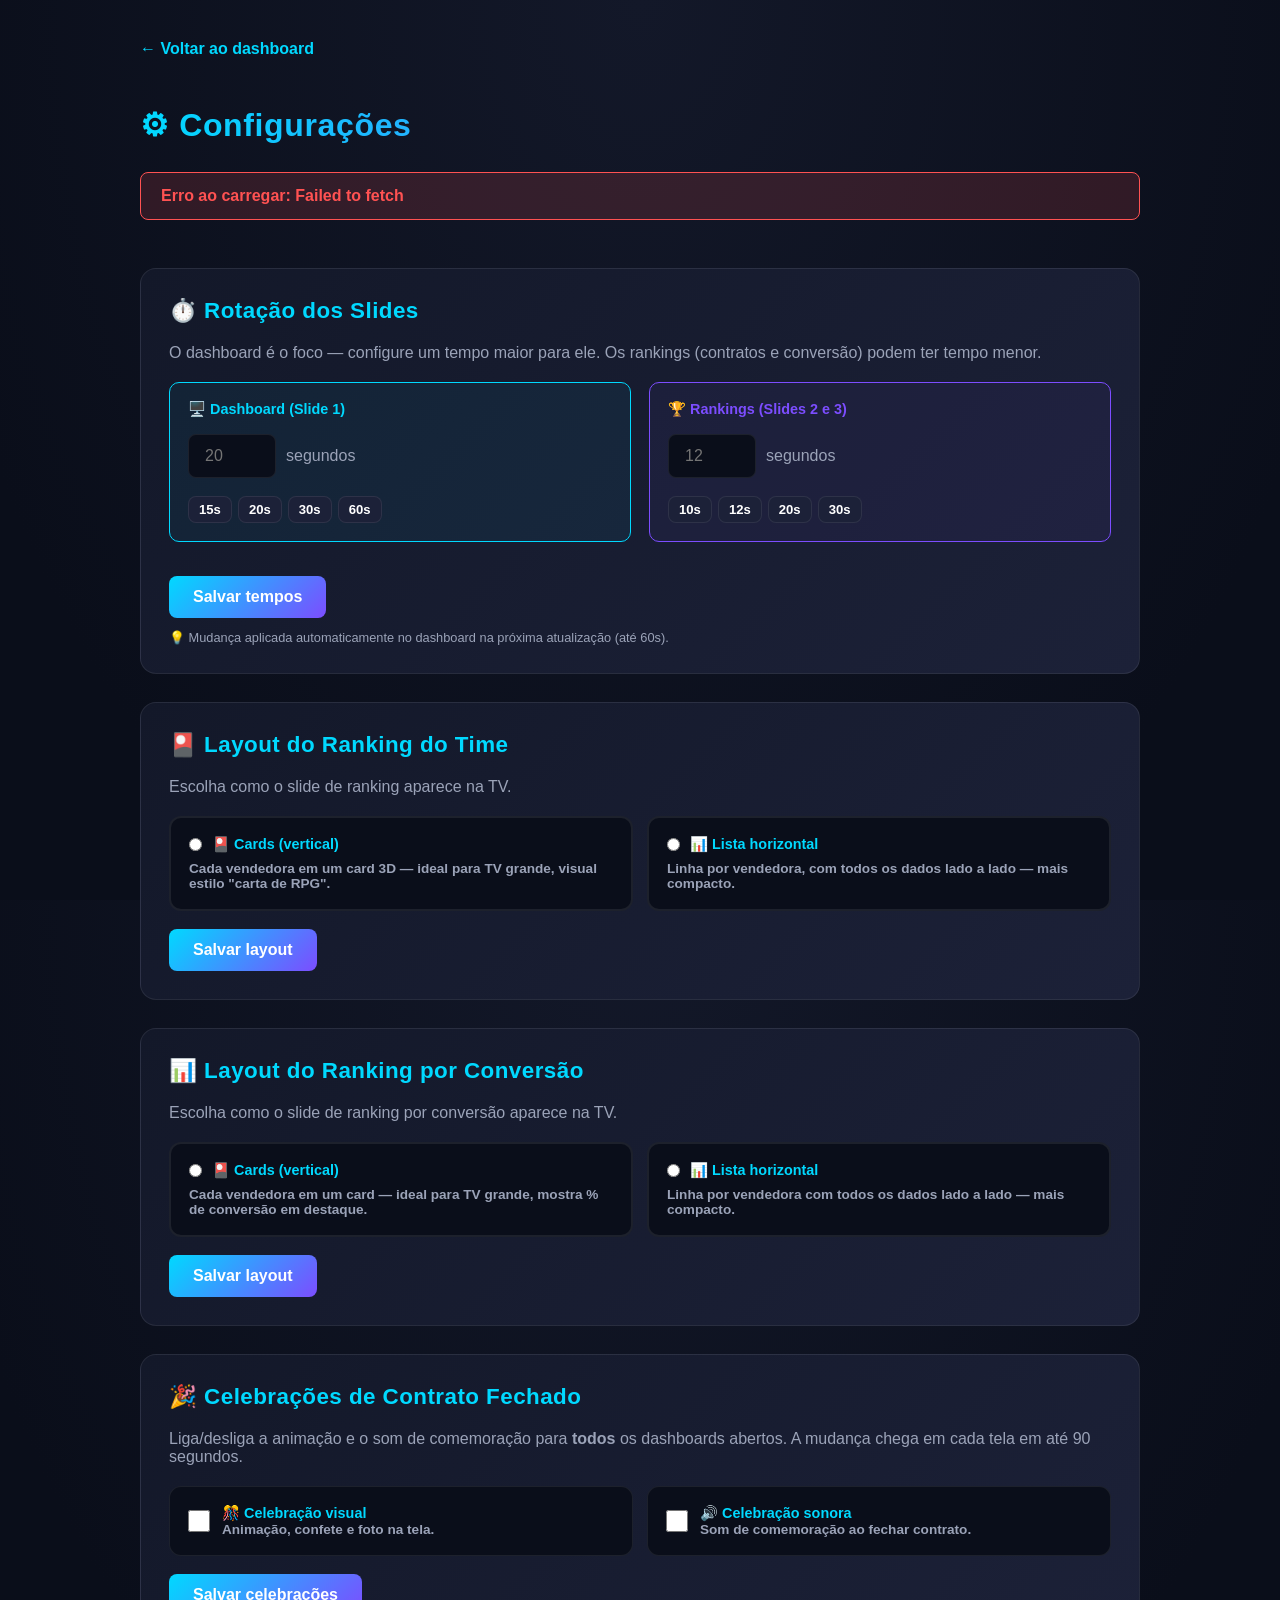
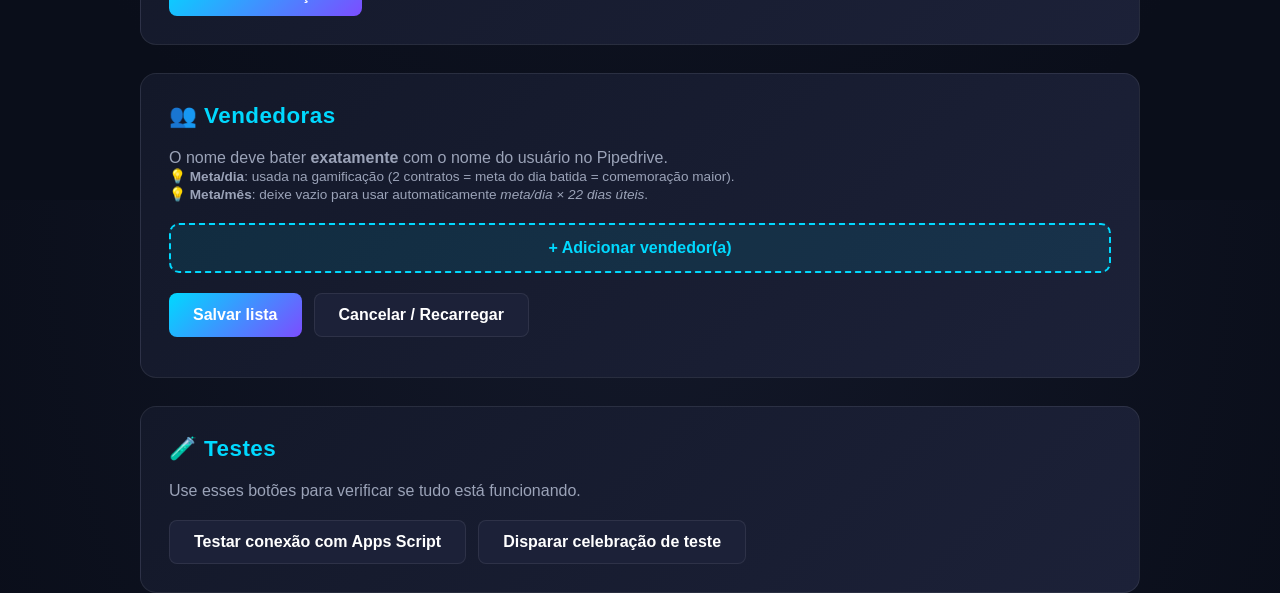
==== commit 43f290b0: "feat: toggles de celebração, metas dia/semana/mês e remoção do brand PQRS - Configurações: liga/desl" ====
--- a/config.html
+++ b/config.html
@@ -49,19 +49,46 @@
     button.secondary { background: var(--bg-3); border: 1px solid var(--border); }
     .vendedor-card {
       display: grid;
-      grid-template-columns: 80px 2fr 2fr 1fr 1fr auto;
-      gap: 12px;
+      grid-template-columns: 70px 1fr 44px;
+      grid-template-areas:
+        "foto top-fields del"
+        "foto mid-fields del"
+        "foto bot-fields del";
+      gap: 10px 12px;
       align-items: center;
       background: var(--bg-1);
-      padding: 12px;
+      padding: 14px 16px;
       border-radius: 10px;
-      margin-bottom: 10px;
-    }
-    .vendedor-card img {
-      width: 60px; height: 60px; border-radius: 50%; object-fit: cover;
+      margin-bottom: 12px;
+    }
+    .vendedor-card .vc-foto-col { grid-area: foto; display: flex; justify-content: center; }
+    .vendedor-card .vc-del-col  { grid-area: del; }
+    .vendedor-card .vc-row {
+      display: grid;
+      gap: 8px;
+      align-items: end;
+    }
+    .vendedor-card .vc-row-top { grid-area: top-fields; grid-template-columns: 1.4fr 1.6fr 1fr; }
+    .vendedor-card .vc-row-mid { grid-area: mid-fields; grid-template-columns: 1fr 1fr 1fr; }
+    .vendedor-card .vc-row-bot { grid-area: bot-fields; grid-template-columns: 1fr 1fr; }
+    .vendedor-card .vc-field { display: flex; flex-direction: column; gap: 3px; }
+    .vendedor-card .vc-field label {
+      font-size: 0.62rem; color: var(--text-dim);
+      letter-spacing: 0.06em; text-transform: uppercase; font-weight: 700;
+    }
+    .vendedor-card .vc-field input,
+    .vendedor-card .vc-field select {
+      padding: 8px 10px; font-size: 0.9rem;
+    }
+    .vendedor-card button.danger {
+      width: 40px; height: 40px; padding: 0;
+      font-size: 1.2rem; line-height: 1;
+      display: flex; align-items: center; justify-content: center;
+    }
+    .vendedor-card img.vc-foto {
+      width: 56px; height: 56px; border-radius: 50%; object-fit: cover;
       background: var(--bg-3);
     }
-    .vendedor-card input, .vendedor-card select { padding: 8px 12px; font-size: 0.95rem; }
     .add-btn {
       width: 100%;
       padding: 14px;
@@ -97,55 +124,137 @@
 
     <div id="msg-area"></div>
 
-    <!-- Metas Mensais (separadas por área) -->
-    <div class="config-section">
-      <h2>🎯 Metas do Mês</h2>
-      <p style="color:var(--text-dim); margin-bottom:20px;">
-        Cada área tem sua própria meta independente. Os números aparecem no dashboard como progresso de cada área.
-      </p>
-      <div style="display:grid; grid-template-columns: 1fr 1fr; gap: 18px;">
-        <div class="field" style="background: rgba(0,217,255,0.05); border:1px solid var(--trabalhista); border-radius:10px; padding:18px;">
-          <label style="color: var(--trabalhista); font-weight:700;">⚖️ Meta Trabalhista</label>
-          <input type="number" id="meta-trab-input" min="1" placeholder="40">
-        </div>
-        <div class="field" style="background: rgba(255,107,53,0.05); border:1px solid var(--servidor); border-radius:10px; padding:18px;">
-          <label style="color: var(--servidor); font-weight:700;">🏛️ Meta Servidor Público</label>
-          <input type="number" id="meta-serv-input" min="1" placeholder="20">
-        </div>
-      </div>
-      <button onclick="salvarMetas()" style="margin-top:18px;">Salvar metas</button>
-    </div>
-
     <!-- Tempo de rotação dos slides -->
     <div class="config-section">
       <h2>⏱️ Rotação dos Slides</h2>
       <p style="color:var(--text-dim); margin-bottom:20px;">
-        Quanto tempo cada slide fica na tela antes de passar para o próximo (em segundos).
-      </p>
-      <div class="field">
-        <label>Duração de cada slide</label>
-        <div style="display:flex; gap:12px; align-items:center;">
-          <input type="number" id="intervalo-input" min="3" max="120" step="1" placeholder="15" style="max-width:200px;">
-          <span style="color:var(--text-dim);">segundos</span>
+        O dashboard é o foco — configure um tempo maior para ele. Os rankings (contratos e conversão) podem ter tempo menor.
+      </p>
+      <div style="display:grid; grid-template-columns:1fr 1fr; gap:18px;">
+        <div class="field" style="background:rgba(0,217,255,0.05); border:1px solid var(--accent); border-radius:10px; padding:18px;">
+          <label style="color:var(--accent); font-weight:700;">🖥️ Dashboard (Slide 1)</label>
+          <div style="display:flex; gap:10px; align-items:center; margin-top:8px;">
+            <input type="number" id="intervalo-dashboard-input" min="5" max="300" step="1" placeholder="20" style="max-width:130px;">
+            <span style="color:var(--text-dim);">segundos</span>
+          </div>
+          <div style="display:flex; gap:6px; margin-top:10px; flex-wrap:wrap;">
+            <button class="secondary" type="button" onclick="document.getElementById('intervalo-dashboard-input').value=15" style="padding:5px 10px; font-size:0.82rem;">15s</button>
+            <button class="secondary" type="button" onclick="document.getElementById('intervalo-dashboard-input').value=20" style="padding:5px 10px; font-size:0.82rem;">20s</button>
+            <button class="secondary" type="button" onclick="document.getElementById('intervalo-dashboard-input').value=30" style="padding:5px 10px; font-size:0.82rem;">30s</button>
+            <button class="secondary" type="button" onclick="document.getElementById('intervalo-dashboard-input').value=60" style="padding:5px 10px; font-size:0.82rem;">60s</button>
+          </div>
         </div>
-        <div style="display:flex; gap:8px; margin-top:10px; flex-wrap:wrap;">
-          <button class="secondary" type="button" onclick="setIntervalo(10)" style="padding:6px 14px; font-size:0.85rem;">10s — rápido</button>
-          <button class="secondary" type="button" onclick="setIntervalo(15)" style="padding:6px 14px; font-size:0.85rem;">15s — padrão</button>
-          <button class="secondary" type="button" onclick="setIntervalo(30)" style="padding:6px 14px; font-size:0.85rem;">30s — pausado</button>
-          <button class="secondary" type="button" onclick="setIntervalo(60)" style="padding:6px 14px; font-size:0.85rem;">60s — longo</button>
+        <div class="field" style="background:rgba(124,77,255,0.05); border:1px solid var(--accent-2); border-radius:10px; padding:18px;">
+          <label style="color:var(--accent-2); font-weight:700;">🏆 Rankings (Slides 2 e 3)</label>
+          <div style="display:flex; gap:10px; align-items:center; margin-top:8px;">
+            <input type="number" id="intervalo-ranking-input" min="5" max="300" step="1" placeholder="12" style="max-width:130px;">
+            <span style="color:var(--text-dim);">segundos</span>
+          </div>
+          <div style="display:flex; gap:6px; margin-top:10px; flex-wrap:wrap;">
+            <button class="secondary" type="button" onclick="document.getElementById('intervalo-ranking-input').value=10" style="padding:5px 10px; font-size:0.82rem;">10s</button>
+            <button class="secondary" type="button" onclick="document.getElementById('intervalo-ranking-input').value=12" style="padding:5px 10px; font-size:0.82rem;">12s</button>
+            <button class="secondary" type="button" onclick="document.getElementById('intervalo-ranking-input').value=20" style="padding:5px 10px; font-size:0.82rem;">20s</button>
+            <button class="secondary" type="button" onclick="document.getElementById('intervalo-ranking-input').value=30" style="padding:5px 10px; font-size:0.82rem;">30s</button>
+          </div>
         </div>
       </div>
-      <button onclick="salvarIntervalo()" style="margin-top:10px;">Salvar tempo</button>
+      <button onclick="salvarTempos()" style="margin-top:18px;">Salvar tempos</button>
       <p style="color:var(--text-dim); font-size:0.8rem; margin-top:12px;">
-        💡 A mudança é aplicada automaticamente no dashboard na próxima atualização (até 60s).
-      </p>
+        💡 Mudança aplicada automaticamente no dashboard na próxima atualização (até 60s).
+      </p>
+    </div>
+
+    <!-- Layout do ranking -->
+    <div class="config-section">
+      <h2>🎴 Layout do Ranking do Time</h2>
+      <p style="color:var(--text-dim); margin-bottom:20px;">
+        Escolha como o slide de ranking aparece na TV.
+      </p>
+      <div style="display:grid; grid-template-columns:1fr 1fr; gap:14px;">
+        <label class="layout-opt" style="display:flex; flex-direction:column; gap:8px; padding:18px; background:var(--bg-1); border:2px solid var(--border); border-radius:12px; cursor:pointer;" data-layout="cards">
+          <div style="display:flex; align-items:center; gap:10px;">
+            <input type="radio" name="ranking-layout" value="cards" id="layout-cards">
+            <strong style="color:var(--accent);">🎴 Cards (vertical)</strong>
+          </div>
+          <span style="color:var(--text-dim); font-size:0.85rem;">
+            Cada vendedora em um card 3D — ideal para TV grande, visual estilo "carta de RPG".
+          </span>
+        </label>
+        <label class="layout-opt" style="display:flex; flex-direction:column; gap:8px; padding:18px; background:var(--bg-1); border:2px solid var(--border); border-radius:12px; cursor:pointer;" data-layout="horizontal">
+          <div style="display:flex; align-items:center; gap:10px;">
+            <input type="radio" name="ranking-layout" value="horizontal" id="layout-horizontal">
+            <strong style="color:var(--accent);">📊 Lista horizontal</strong>
+          </div>
+          <span style="color:var(--text-dim); font-size:0.85rem;">
+            Linha por vendedora, com todos os dados lado a lado — mais compacto.
+          </span>
+        </label>
+      </div>
+      <button onclick="salvarLayout()" style="margin-top:18px;">Salvar layout</button>
+    </div>
+
+    <!-- Layout do ranking por conversão -->
+    <div class="config-section">
+      <h2>📊 Layout do Ranking por Conversão</h2>
+      <p style="color:var(--text-dim); margin-bottom:20px;">
+        Escolha como o slide de ranking por conversão aparece na TV.
+      </p>
+      <div style="display:grid; grid-template-columns:1fr 1fr; gap:14px;">
+        <label class="layout-conv-opt" style="display:flex; flex-direction:column; gap:8px; padding:18px; background:var(--bg-1); border:2px solid var(--border); border-radius:12px; cursor:pointer;" data-layout="cards">
+          <div style="display:flex; align-items:center; gap:10px;">
+            <input type="radio" name="ranking-conv-layout" value="cards" id="conv-layout-cards">
+            <strong style="color:var(--accent);">🎴 Cards (vertical)</strong>
+          </div>
+          <span style="color:var(--text-dim); font-size:0.85rem;">
+            Cada vendedora em um card — ideal para TV grande, mostra % de conversão em destaque.
+          </span>
+        </label>
+        <label class="layout-conv-opt" style="display:flex; flex-direction:column; gap:8px; padding:18px; background:var(--bg-1); border:2px solid var(--border); border-radius:12px; cursor:pointer;" data-layout="horizontal">
+          <div style="display:flex; align-items:center; gap:10px;">
+            <input type="radio" name="ranking-conv-layout" value="horizontal" id="conv-layout-horizontal">
+            <strong style="color:var(--accent);">📊 Lista horizontal</strong>
+          </div>
+          <span style="color:var(--text-dim); font-size:0.85rem;">
+            Linha por vendedora com todos os dados lado a lado — mais compacto.
+          </span>
+        </label>
+      </div>
+      <button onclick="salvarLayoutConversao()" style="margin-top:18px;">Salvar layout</button>
+    </div>
+
+    <!-- Celebrações -->
+    <div class="config-section">
+      <h2>🎉 Celebrações de Contrato Fechado</h2>
+      <p style="color:var(--text-dim); margin-bottom:20px;">
+        Liga/desliga a animação e o som de comemoração para <strong>todos</strong> os dashboards abertos.
+        A mudança chega em cada tela em até 90 segundos.
+      </p>
+      <div style="display:grid; grid-template-columns:1fr 1fr; gap:14px;">
+        <label style="display:flex; align-items:center; gap:12px; padding:18px; background:var(--bg-1); border:1px solid var(--border); border-radius:12px; cursor:pointer;">
+          <input type="checkbox" id="cel-visual" style="width:22px; height:22px; cursor:pointer;">
+          <div>
+            <strong style="color:var(--accent);">🎊 Celebração visual</strong>
+            <div style="color:var(--text-dim); font-size:0.85rem;">Animação, confete e foto na tela.</div>
+          </div>
+        </label>
+        <label style="display:flex; align-items:center; gap:12px; padding:18px; background:var(--bg-1); border:1px solid var(--border); border-radius:12px; cursor:pointer;">
+          <input type="checkbox" id="cel-som" style="width:22px; height:22px; cursor:pointer;">
+          <div>
+            <strong style="color:var(--accent);">🔊 Celebração sonora</strong>
+            <div style="color:var(--text-dim); font-size:0.85rem;">Som de comemoração ao fechar contrato.</div>
+          </div>
+        </label>
+      </div>
+      <button onclick="salvarCelebracoes()" style="margin-top:18px;">Salvar celebrações</button>
     </div>
 
     <!-- Vendedoras -->
     <div class="config-section">
       <h2>👥 Vendedoras</h2>
       <p style="color:var(--text-dim); margin-bottom:20px;">
-        O nome deve bater <strong>exatamente</strong> com o nome do usuário no Pipedrive.
+        O nome deve bater <strong>exatamente</strong> com o nome do usuário no Pipedrive.<br>
+        <span style="font-size:0.85rem;">💡 <strong>Meta/dia</strong>: usada na gamificação (2 contratos = meta do dia batida = comemoração maior).<br>
+        💡 <strong>Meta/mês</strong>: deixe vazio para usar automaticamente <em>meta/dia × 22 dias úteis</em>.</span>
       </p>
       <div id="vendedores-list"></div>
       <button class="add-btn" onclick="addVendedor()">+ Adicionar vendedor(a)</button>
@@ -153,6 +262,7 @@
         <button onclick="salvarVendedores()">Salvar lista</button>
         <button class="secondary" onclick="carregar()">Cancelar / Recarregar</button>
       </div>
+      <div id="msg-vendedores" style="margin-top:12px;"></div>
     </div>
 
     <!-- Teste -->
@@ -205,10 +315,23 @@
       }
       try {
         const cfg = await fetchJSON('config');
-        // Compatibilidade: se só existir metaMensal antiga, usa como Trabalhista
-        document.getElementById('meta-trab-input').value = cfg.metaTrabalhista || cfg.metaMensal || 40;
-        document.getElementById('meta-serv-input').value = cfg.metaServidor || 20;
-        document.getElementById('intervalo-input').value = cfg.intervaloSlide || 15;
+        document.getElementById('intervalo-dashboard-input').value = cfg.intervaloDashboard || cfg.intervaloSlide || 20;
+        document.getElementById('intervalo-ranking-input').value = cfg.intervaloRanking || cfg.intervaloSlide || 12;
+        // Layout do ranking (contratos)
+        const layout = cfg.rankingLayout || 'cards';
+        const radio = document.querySelector(`input[name="ranking-layout"][value="${layout}"]`);
+        if (radio) radio.checked = true;
+        syncLayoutVisual();
+        // Layout do ranking por conversão
+        const layoutConv = cfg.rankingConversaoLayout || 'cards';
+        const radioConv = document.querySelector(`input[name="ranking-conv-layout"][value="${layoutConv}"]`);
+        if (radioConv) radioConv.checked = true;
+        syncLayoutConvVisual();
+
+        // Toggles de celebração (default: ligados — só false explícito desliga)
+        const desligado = (v) => v === false || v === 'false' || v === 'FALSE';
+        document.getElementById('cel-visual').checked = !desligado(cfg.celebracaoVisual);
+        document.getElementById('cel-som').checked    = !desligado(cfg.celebracaoSom);
 
         const vs = await fetchJSON('vendedores');
         vendedores = Array.isArray(vs) ? vs : [];
@@ -218,29 +341,95 @@
       }
     }
 
+    // Placeholder cinza usado quando não há foto ou ela falha ao carregar
+    const PLACEHOLDER_FOTO = 'data:image/svg+xml,%3Csvg xmlns=%22http://www.w3.org/2000/svg%22 viewBox=%220 0 60 60%22%3E%3Crect fill=%22%231c2138%22 width=%2260%22 height=%2260%22/%3E%3Ctext x=%2230%22 y=%2238%22 font-size=%2222%22 text-anchor=%22middle%22 fill=%22%239ba3b8%22%3E?%3C/text%3E%3C/svg%3E';
+
+    /** Converte URLs do Google Drive em formato que carrega como imagem (igual ao dashboard) */
+    function fixDriveUrl(url) {
+      if (!url) return '';
+      let id = null;
+      let m = url.match(/\/d\/([a-zA-Z0-9_-]+)/);
+      if (m) id = m[1];
+      if (!id) {
+        m = url.match(/[?&]id=([a-zA-Z0-9_-]+)/);
+        if (m) id = m[1];
+      }
+      if (!id) return url;
+      return 'https://lh3.googleusercontent.com/d/' + id + '=w400-h400';
+    }
+
     function renderVendedores() {
       const container = document.getElementById('vendedores-list');
       container.innerHTML = '';
       vendedores.forEach((v, i) => {
+        const fotoSrc = v.foto ? fixDriveUrl(v.foto) : PLACEHOLDER_FOTO;
         const div = document.createElement('div');
         div.className = 'vendedor-card';
         div.innerHTML = `
-          <img src="${v.foto || ''}" onerror="this.src='data:image/svg+xml,%3Csvg xmlns=%22http://www.w3.org/2000/svg%22 viewBox=%220 0 60 60%22%3E%3Crect fill=%22%231c2138%22 width=%2260%22 height=%2260%22/%3E%3Ctext x=%2230%22 y=%2238%22 font-size=%2222%22 text-anchor=%22middle%22 fill=%22%239ba3b8%22%3E?%3C/text%3E%3C/svg%3E'">
-          <input type="text" value="${v.nome}" placeholder="Nome" oninput="vendedores[${i}].nome=this.value">
-          <input type="text" value="${v.foto || ''}" placeholder="URL da foto" oninput="vendedores[${i}].foto=this.value">
-          <select onchange="vendedores[${i}].area=this.value">
-            <option value="Trabalhista" ${v.area==='Trabalhista'?'selected':''}>Trabalhista</option>
-            <option value="Servidor Público" ${v.area==='Servidor Público'?'selected':''}>Servidor Público</option>
-          </select>
-          <input type="number" value="${v.meta_dia || 2}" min="0" placeholder="Meta/dia" oninput="vendedores[${i}].meta_dia=Number(this.value)">
-          <button class="danger" onclick="removerVendedor(${i})">×</button>
+          <div class="vc-foto-col">
+            <img class="vc-foto" src="${fotoSrc}" onerror="this.src='${PLACEHOLDER_FOTO}'">
+          </div>
+
+          <div class="vc-row vc-row-top">
+            <div class="vc-field">
+              <label>Nome (exato do Pipedrive)</label>
+              <input type="text" value="${v.nome || ''}" placeholder="Nome" oninput="vendedores[${i}].nome=this.value">
+            </div>
+            <div class="vc-field">
+              <label>URL da foto</label>
+              <input type="text" value="${v.foto || ''}" placeholder="https://..." oninput="vendedores[${i}].foto=this.value; const img=this.closest('.vendedor-card').querySelector('.vc-foto'); img.src=this.value?fixDriveUrl(this.value):'${PLACEHOLDER_FOTO}'; img.onerror=()=>img.src='${PLACEHOLDER_FOTO}';">
+            </div>
+            <div class="vc-field">
+              <label>Área</label>
+              <select onchange="vendedores[${i}].area=this.value">
+                <option value="Trabalhista" ${v.area==='Trabalhista'?'selected':''}>Trabalhista</option>
+                <option value="Servidor Público" ${v.area==='Servidor Público'?'selected':''}>Servidor Público</option>
+              </select>
+            </div>
+          </div>
+
+          <div class="vc-row vc-row-mid">
+            <div class="vc-field">
+              <label>Meta/dia</label>
+              <input type="number" value="${v.meta_dia || 2}" min="0" oninput="vendedores[${i}].meta_dia=Number(this.value)">
+            </div>
+            <div class="vc-field">
+              <label>Meta/mês (vazio = auto)</label>
+              <input type="number" value="${v.meta_mes || ''}" min="0" placeholder="auto" oninput="vendedores[${i}].meta_mes=Number(this.value)||0">
+            </div>
+            <div class="vc-field">
+              <label>Meta de conversão (%)</label>
+              <input type="number" value="${v.meta_conversao || ''}" min="0.1" max="100" step="0.1" placeholder="5.0" oninput="vendedores[${i}].meta_conversao=Number(this.value)||0">
+            </div>
+          </div>
+
+          <div class="vc-row vc-row-bot">
+            <div class="vc-field">
+              <label>Data de entrada</label>
+              <input type="date" value="${v.data_entrada || ''}" oninput="vendedores[${i}].data_entrada=this.value">
+            </div>
+            <div class="vc-field">
+              <label>Data de saída (some no mês seguinte)</label>
+              <input type="date" value="${v.data_saida || ''}" oninput="vendedores[${i}].data_saida=this.value">
+            </div>
+          </div>
+
+          <div class="vc-del-col">
+            <button class="danger" onclick="removerVendedor(${i})" title="Remover vendedora">×</button>
+          </div>
         `;
         container.appendChild(div);
       });
     }
 
     function addVendedor() {
-      vendedores.push({ nome: '', foto: '', area: 'Trabalhista', meta_dia: 2, ativo: true });
+      const hoje = new Date().toISOString().slice(0, 10);
+      vendedores.push({
+        nome: '', foto: '', area: 'Trabalhista',
+        meta_dia: 2, meta_mes: 0, meta_conversao: 5,
+        data_entrada: hoje, data_saida: '',
+        ativo: true,
+      });
       renderVendedores();
     }
 
@@ -250,45 +439,104 @@
       renderVendedores();
     }
 
-    function setIntervalo(val) {
-      document.getElementById('intervalo-input').value = val;
-    }
-
-    async function salvarIntervalo() {
-      const seg = Number(document.getElementById('intervalo-input').value);
-      if (!seg || seg < 3 || seg > 120) return showMsg('Tempo inválido (3 a 120 segundos)', 'err');
-      try {
-        const r = await postJSON('saveConfig', { intervaloSlide: seg });
-        if (r.success) showMsg(`Tempo salvo: ${seg} segundos por slide`);
+    async function salvarTempos() {
+      const dash = Number(document.getElementById('intervalo-dashboard-input').value);
+      const rank = Number(document.getElementById('intervalo-ranking-input').value);
+      if (!dash || dash < 5 || dash > 300) return showMsg('Tempo do dashboard inválido (5 a 300 segundos)', 'err');
+      if (!rank || rank < 5 || rank > 300) return showMsg('Tempo dos rankings inválido (5 a 300 segundos)', 'err');
+      try {
+        const r = await postJSON('saveConfig', { intervaloDashboard: dash, intervaloRanking: rank });
+        if (r.success) showMsg(`Tempos salvos: Dashboard ${dash}s · Rankings ${rank}s`);
         else showMsg('Erro: ' + (r.error || 'desconhecido'), 'err');
       } catch (e) { showMsg('Erro: ' + e.message, 'err'); }
     }
 
-    async function salvarMetas() {
-      const metaTrab = Number(document.getElementById('meta-trab-input').value);
-      const metaServ = Number(document.getElementById('meta-serv-input').value);
-      if (!metaTrab || metaTrab < 1) return showMsg('Meta Trabalhista inválida', 'err');
-      if (!metaServ || metaServ < 1) return showMsg('Meta Servidor inválida', 'err');
-      try {
-        const r = await postJSON('saveConfig', {
-          metaTrabalhista: metaTrab,
-          metaServidor: metaServ,
-        });
-        if (r.success) showMsg(`Metas salvas: Trabalhista ${metaTrab} · Servidor ${metaServ}`);
+    async function salvarLayout() {
+      const sel = document.querySelector('input[name="ranking-layout"]:checked');
+      if (!sel) return showMsg('Escolha um layout', 'err');
+      try {
+        const r = await postJSON('saveConfig', { rankingLayout: sel.value });
+        if (r.success) showMsg(`Layout salvo: ${sel.value === 'cards' ? 'Cards' : 'Lista horizontal'}`);
         else showMsg('Erro: ' + (r.error || 'desconhecido'), 'err');
       } catch (e) { showMsg('Erro: ' + e.message, 'err'); }
+    }
+
+    async function salvarCelebracoes() {
+      const visual = document.getElementById('cel-visual').checked;
+      const som    = document.getElementById('cel-som').checked;
+      try {
+        const r = await postJSON('saveConfig', { celebracaoVisual: visual, celebracaoSom: som });
+        if (r.success) {
+          showMsg(`Celebrações salvas: visual ${visual ? 'ligada' : 'desligada'} · som ${som ? 'ligado' : 'desligado'}`);
+        } else {
+          showMsg('Erro: ' + (r.error || 'desconhecido'), 'err');
+        }
+      } catch (e) { showMsg('Erro: ' + e.message, 'err'); }
+    }
+
+    async function salvarLayoutConversao() {
+      const sel = document.querySelector('input[name="ranking-conv-layout"]:checked');
+      if (!sel) return showMsg('Escolha um layout', 'err');
+      try {
+        const r = await postJSON('saveConfig', { rankingConversaoLayout: sel.value });
+        if (r.success) showMsg(`Layout de conversão salvo: ${sel.value === 'cards' ? 'Cards' : 'Lista horizontal'}`);
+        else showMsg('Erro: ' + (r.error || 'desconhecido'), 'err');
+      } catch (e) { showMsg('Erro: ' + e.message, 'err'); }
+    }
+
+    // Visual da seleção (borda destacada no card escolhido)
+    function syncLayoutVisual() {
+      document.querySelectorAll('.layout-opt').forEach(el => {
+        const isChecked = el.querySelector('input').checked;
+        el.style.borderColor = isChecked ? 'var(--accent)' : 'var(--border)';
+        el.style.boxShadow   = isChecked ? '0 0 14px rgba(0,217,255,0.25)' : 'none';
+      });
+    }
+    function syncLayoutConvVisual() {
+      document.querySelectorAll('.layout-conv-opt').forEach(el => {
+        const isChecked = el.querySelector('input').checked;
+        el.style.borderColor = isChecked ? 'var(--accent)' : 'var(--border)';
+        el.style.boxShadow   = isChecked ? '0 0 14px rgba(0,217,255,0.25)' : 'none';
+      });
+    }
+    document.addEventListener('change', e => {
+      if (e.target && e.target.name === 'ranking-layout') syncLayoutVisual();
+      if (e.target && e.target.name === 'ranking-conv-layout') syncLayoutConvVisual();
+    });
+
+    function showMsgLocal(text, type = 'ok') {
+      const el = document.getElementById('msg-vendedores');
+      if (!el) return;
+      el.innerHTML = `<div class="msg ${type}">${text}</div>`;
+      setTimeout(() => { if (el) el.innerHTML = ''; }, 5000);
     }
 
     async function salvarVendedores() {
       // Validar
       for (const v of vendedores) {
-        if (!v.nome || !v.nome.trim()) return showMsg('Há vendedor sem nome', 'err');
+        if (!v.nome || !v.nome.trim()) {
+          showMsg('Há vendedor sem nome', 'err');
+          showMsgLocal('⚠ Há vendedor sem nome', 'err');
+          return;
+        }
       }
+      showMsgLocal('⏳ Salvando…');
       try {
         const r = await postJSON('saveVendedores', vendedores);
-        if (r.success) showMsg('Vendedores salvos: ' + r.total);
-        else showMsg('Erro: ' + (r.error || 'desconhecido'), 'err');
-      } catch (e) { showMsg('Erro: ' + e.message, 'err'); }
+        if (r.success) {
+          const txt = '✅ Lista salva com sucesso! (' + r.total + ' vendedor' + (r.total !== 1 ? 'es' : '') + ')';
+          showMsg(txt);
+          showMsgLocal(txt);
+        } else {
+          const err = 'Erro: ' + (r.error || 'desconhecido');
+          showMsg(err, 'err');
+          showMsgLocal(err, 'err');
+        }
+      } catch (e) {
+        const err = 'Erro de conexão: ' + e.message;
+        showMsg(err, 'err');
+        showMsgLocal(err, 'err');
+      }
     }
 
     async function testarConexao() {
--- a/style.css
+++ b/style.css
@@ -667,32 +667,113 @@
 }
 .ranking-item {
   display: grid;
-  grid-template-columns: 70px 80px 1fr auto;
+  grid-template-columns: 76px 88px 1fr auto;
   gap: 22px;
   align-items: center;
-  background: linear-gradient(135deg, var(--bg-2), var(--bg-3));
-  border: 1px solid var(--border);
+  flex: 1;
+  min-height: 0;
+  background:
+    linear-gradient(180deg, rgba(255,255,255,0.04) 0%, transparent 50%),
+    linear-gradient(135deg, #1a1f33 0%, #131829 60%, #0e1322 100%);
+  border: 1px solid rgba(255,255,255,0.10);
+  border-top-color: rgba(255,255,255,0.18);
+  border-bottom-color: rgba(0,0,0,0.55);
   border-radius: 14px;
-  padding: 16px 26px;
+  padding: 18px 26px;
   position: relative;
   overflow: hidden;
   animation: slideIn 0.5s ease forwards;
   opacity: 0;
+  box-shadow:
+    inset 0 1px 0 rgba(255,255,255,0.10),
+    inset 0 -2px 0 rgba(0,0,0,0.35),
+    0 3px 0 rgba(0,0,0,0.35),
+    0 12px 28px rgba(0,0,0,0.5);
+}
+.ranking-item::after {
+  content: '';
+  position: absolute;
+  top: 0; left: 0; right: 0; height: 50%;
+  background: linear-gradient(180deg, rgba(255,255,255,0.05), transparent);
+  pointer-events: none;
+  border-radius: 14px 14px 0 0;
 }
 .ranking-item::before {
   content: '';
   position: absolute; left: 0; top: 0; bottom: 0;
   width: 5px;
-}
-.ranking-item.area-trab::before { background: var(--trabalhista); }
-.ranking-item.area-serv::before { background: var(--servidor); }
+  box-shadow: 2px 0 8px rgba(0,0,0,0.5);
+  z-index: 2;
+}
+.ranking-item.area-trab::before {
+  background: linear-gradient(180deg, var(--trabalhista), var(--trabalhista-2));
+  box-shadow: 0 0 12px var(--trabalhista-glow), 2px 0 8px rgba(0,0,0,0.5);
+}
+.ranking-item.area-serv::before {
+  background: linear-gradient(180deg, var(--servidor), var(--servidor-2));
+  box-shadow: 0 0 12px var(--servidor-glow), 2px 0 8px rgba(0,0,0,0.5);
+}
+.ranking-item > * { position: relative; z-index: 1; }
+
+.ranking-item.area-trab {
+  box-shadow:
+    inset 0 1px 0 rgba(255,255,255,0.10),
+    inset 0 -2px 0 rgba(0,0,0,0.35),
+    0 3px 0 rgba(0,0,0,0.35),
+    0 12px 28px rgba(0,0,0,0.5),
+    0 0 28px rgba(0,217,255,0.12);
+}
+.ranking-item.area-serv {
+  box-shadow:
+    inset 0 1px 0 rgba(255,255,255,0.10),
+    inset 0 -2px 0 rgba(0,0,0,0.35),
+    0 3px 0 rgba(0,0,0,0.35),
+    0 12px 28px rgba(0,0,0,0.5),
+    0 0 28px rgba(255,107,53,0.12);
+}
 
 .ranking-item.rank-1 {
-  border-color: var(--gold);
-  box-shadow: 0 0 40px rgba(255, 215, 0, 0.2);
-}
-.ranking-item.rank-2 { border-color: #c0c0c0; }
-.ranking-item.rank-3 { border-color: #cd7f32; }
+  background:
+    linear-gradient(180deg, rgba(255,215,0,0.10) 0%, transparent 50%),
+    linear-gradient(135deg, #2a2316 0%, #1d1810 60%, #14110a 100%);
+  border: 2px solid var(--gold);
+  border-top-color: #ffe45c;
+  border-bottom-color: rgba(120,80,0,0.6);
+  transform: translateY(-2px);
+  box-shadow:
+    inset 0 1px 0 rgba(255,215,0,0.35),
+    inset 0 -2px 0 rgba(80,55,0,0.6),
+    inset 0 0 30px rgba(255,215,0,0.08),
+    0 5px 0 rgba(60,40,0,0.55),
+    0 16px 36px rgba(0,0,0,0.6),
+    0 0 40px rgba(255,215,0,0.40);
+  animation: slideIn 0.5s ease forwards, championPulseH 2.4s ease-in-out infinite 0.5s;
+}
+@keyframes championPulseH {
+  0%,100% { box-shadow:
+    inset 0 1px 0 rgba(255,215,0,0.35),
+    inset 0 -2px 0 rgba(80,55,0,0.6),
+    inset 0 0 30px rgba(255,215,0,0.08),
+    0 5px 0 rgba(60,40,0,0.55),
+    0 16px 36px rgba(0,0,0,0.6),
+    0 0 40px rgba(255,215,0,0.40);
+  }
+  50%     { box-shadow:
+    inset 0 1px 0 rgba(255,215,0,0.5),
+    inset 0 -2px 0 rgba(80,55,0,0.6),
+    inset 0 0 38px rgba(255,215,0,0.18),
+    0 5px 0 rgba(60,40,0,0.55),
+    0 18px 40px rgba(0,0,0,0.65),
+    0 0 70px rgba(255,215,0,0.7);
+  }
+}
+.ranking-item.rank-1::before {
+  background: linear-gradient(180deg, #ffe45c, var(--gold), #ff9800) !important;
+  width: 6px;
+  box-shadow: 0 0 16px var(--gold), 2px 0 10px rgba(0,0,0,0.5) !important;
+}
+.ranking-item.rank-2 { border-color: rgba(192,192,192,0.5); }
+.ranking-item.rank-3 { border-color: rgba(205,127,50,0.5); }
 
 @keyframes slideIn {
   from { opacity: 0; transform: translateX(-30px); }
@@ -700,14 +781,23 @@
 }
 
 .rank-position {
+  display: flex;
+  flex-direction: column;
+  align-items: center;
+  justify-content: center;
+  gap: 4px;
+  min-width: 64px;
+  text-align: center;
+}
+.rank-pos-num {
   font-size: 2.6rem; font-weight: 900;
-  text-align: center;
+  line-height: 1;
   background: linear-gradient(180deg, #fff, #6b7280);
   -webkit-background-clip: text;
   -webkit-text-fill-color: transparent;
   background-clip: text;
 }
-.ranking-item.rank-1 .rank-position {
+.ranking-item.rank-1 .rank-pos-num {
   background: linear-gradient(180deg, var(--gold), #ff9800);
   -webkit-background-clip: text;
   -webkit-text-fill-color: transparent;
@@ -715,17 +805,42 @@
 }
 
 .rank-foto {
-  width: 72px; height: 72px;
+  width: 80px; height: 80px;
   border-radius: 50%;
   object-fit: cover;
   border: 3px solid var(--border);
   background: var(--bg-3);
-}
-.ranking-item.rank-1 .rank-foto { border-color: var(--gold); }
-.ranking-item.area-trab .rank-foto:not(.rank-1 .rank-foto) { border-color: var(--trabalhista); }
-.ranking-item.area-serv .rank-foto { border-color: var(--servidor); }
-
-.rank-info { display: flex; flex-direction: column; gap: 6px; }
+  box-shadow:
+    inset 0 0 0 2px rgba(255,255,255,0.12),
+    0 0 0 2px rgba(0,0,0,0.4),
+    0 6px 14px rgba(0,0,0,0.55);
+}
+.ranking-item.rank-1 .rank-foto {
+  border-color: var(--gold);
+  box-shadow:
+    inset 0 0 0 2px rgba(255,235,150,0.4),
+    0 0 0 2px rgba(80,50,0,0.5),
+    0 8px 18px rgba(0,0,0,0.6),
+    0 0 28px rgba(255,215,0,0.65);
+}
+.ranking-item.area-trab .rank-foto:not(.rank-1 .rank-foto) {
+  border-color: var(--trabalhista);
+  box-shadow:
+    inset 0 0 0 2px rgba(255,255,255,0.12),
+    0 0 0 2px rgba(0,0,0,0.4),
+    0 6px 14px rgba(0,0,0,0.55),
+    0 0 22px var(--trabalhista-glow);
+}
+.ranking-item.area-serv .rank-foto {
+  border-color: var(--servidor);
+  box-shadow:
+    inset 0 0 0 2px rgba(255,255,255,0.12),
+    0 0 0 2px rgba(0,0,0,0.4),
+    0 6px 14px rgba(0,0,0,0.55),
+    0 0 22px var(--servidor-glow);
+}
+
+.rank-info { display: flex; flex-direction: column; gap: 8px; justify-content: center; }
 .rank-nome {
   font-size: 1.5rem; font-weight: 700;
   display: flex; align-items: center; gap: 10px;
@@ -752,11 +867,14 @@
   display: flex; gap: 22px;
   color: var(--text-dim); font-size: 0.9rem;
   flex-wrap: wrap;
+  align-items: center;
 }
 .rank-stats strong { color: var(--text); font-size: 1.05rem; }
 .rank-stats strong.rank-stat-mes {
   font-size: 1.25rem;
   font-weight: 900;
+  line-height: 1;
+  vertical-align: middle;
 }
 .ranking-item.area-trab .rank-stat-mes { color: var(--trabalhista); }
 .ranking-item.area-serv .rank-stat-mes { color: var(--servidor); }
@@ -785,10 +903,11 @@
 
 .rank-numbers {
   display: flex; flex-direction: column; align-items: flex-end;
+  justify-content: center;
   gap: 4px;
 }
 .rank-big {
-  font-size: 2.8rem; font-weight: 900; line-height: 1;
+  font-size: 3.2rem; font-weight: 900; line-height: 1;
 }
 .ranking-item.area-trab .rank-big { color: var(--trabalhista); }
 .ranking-item.area-serv .rank-big { color: var(--servidor); }
@@ -1022,3 +1141,751 @@
   opacity: 0.4;
   z-index: 100;
 }
+
+/* ============================================================
+   RANKING EM CARDS (slide 2 — layout novo, estilo "carta")
+   ============================================================ */
+.ranking-cards-grid {
+  display: grid;
+  grid-template-columns: repeat(auto-fit, minmax(280px, 1fr));
+  gap: 18px;
+  padding: 8px;
+  width: 100%;
+  align-content: start;
+}
+
+.vcard {
+  background:
+    /* Brilho diagonal sutil (efeito vidro) */
+    linear-gradient(135deg, rgba(255,255,255,0.06) 0%, transparent 35%, transparent 100%),
+    /* Highlight superior (luz vinda de cima) */
+    linear-gradient(180deg, rgba(255,255,255,0.04) 0%, transparent 40%),
+    /* Base com profundidade */
+    linear-gradient(160deg, #1a1f33 0%, #131829 60%, #0e1322 100%);
+  border: 1px solid rgba(255,255,255,0.10);
+  border-top-color: rgba(255,255,255,0.18);
+  border-bottom-color: rgba(0,0,0,0.55);
+  border-radius: 22px;
+  padding: 22px 18px 16px;
+  display: flex;
+  flex-direction: column;
+  align-items: center;
+  position: relative;
+  overflow: hidden;
+  animation: vcardIn 0.6s ease-out both;
+  box-shadow:
+    /* Reflexo interno superior */
+    inset 0 1px 0 rgba(255,255,255,0.12),
+    /* Sombra interna inferior (profundidade) */
+    inset 0 -3px 0 rgba(0,0,0,0.35),
+    /* "Base" do card — dá sensação de empilhado */
+    0 4px 0 rgba(0,0,0,0.4),
+    /* Sombra solta no fundo */
+    0 18px 38px rgba(0,0,0,0.55),
+    0 6px 14px rgba(0,0,0,0.4);
+  transition: transform 0.25s ease, box-shadow 0.25s ease;
+}
+.vcard::before {
+  content: '';
+  position: absolute;
+  top: 0; left: 0; right: 0; height: 55%;
+  background: linear-gradient(180deg, rgba(255,255,255,0.06), transparent);
+  pointer-events: none;
+  border-radius: 22px 22px 0 0;
+  z-index: 0;
+}
+.vcard > * { position: relative; z-index: 1; }
+
+@keyframes vcardIn {
+  from { opacity: 0; transform: translateY(20px) scale(0.95); }
+  to   { opacity: 1; transform: translateY(0) scale(1); }
+}
+
+/* Borda colorida por área (com glow externo + neon) */
+.vcard.area-trab {
+  border-color: rgba(0,217,255,0.45);
+  box-shadow:
+    inset 0 1px 0 rgba(255,255,255,0.12),
+    inset 0 -3px 0 rgba(0,0,0,0.35),
+    inset 0 0 22px rgba(0,217,255,0.08),
+    0 4px 0 rgba(0,0,0,0.4),
+    0 18px 38px rgba(0,0,0,0.55),
+    0 0 28px rgba(0,217,255,0.20);
+}
+.vcard.area-serv {
+  border-color: rgba(255,107,53,0.45);
+  box-shadow:
+    inset 0 1px 0 rgba(255,255,255,0.12),
+    inset 0 -3px 0 rgba(0,0,0,0.35),
+    inset 0 0 22px rgba(255,107,53,0.08),
+    0 4px 0 rgba(0,0,0,0.4),
+    0 18px 38px rgba(0,0,0,0.55),
+    0 0 28px rgba(255,107,53,0.20);
+}
+
+/* ════════════════════════════════════════════════════
+   #1 — CAMPEÃ — destaque máximo (pedestal dourado)
+   ════════════════════════════════════════════════════ */
+.vcard.rank-1 {
+  padding-top: 36px;  /* abre espaço para a faixa LÍDER */
+  background:
+    /* Brilho diagonal animado */
+    linear-gradient(135deg, rgba(255,255,255,0.10) 0%, transparent 30%, transparent 70%, rgba(255,215,0,0.10) 100%),
+    /* Highlight dourado superior */
+    linear-gradient(180deg, rgba(255,215,0,0.14) 0%, transparent 45%),
+    /* Base levemente quente */
+    linear-gradient(160deg, #2a2316 0%, #1d1810 60%, #14110a 100%);
+  border: 2px solid var(--gold);
+  border-top-color: #ffe45c;
+  border-bottom-color: rgba(120,80,0,0.6);
+  transform: translateY(-4px);
+  box-shadow:
+    inset 0 1px 0 rgba(255,215,0,0.35),
+    inset 0 -3px 0 rgba(80,55,0,0.6),
+    inset 0 0 30px rgba(255,215,0,0.10),
+    0 6px 0 rgba(60,40,0,0.55),
+    0 22px 48px rgba(0,0,0,0.6),
+    0 0 50px rgba(255,215,0,0.45);
+  animation: vcardIn 0.6s ease-out both, championPulse 2.4s ease-in-out infinite;
+}
+@keyframes championPulse {
+  0%,100% { box-shadow:
+    inset 0 1px 0 rgba(255,215,0,0.35),
+    inset 0 -3px 0 rgba(80,55,0,0.6),
+    inset 0 0 30px rgba(255,215,0,0.10),
+    0 6px 0 rgba(60,40,0,0.55),
+    0 22px 48px rgba(0,0,0,0.6),
+    0 0 50px rgba(255,215,0,0.45);
+  }
+  50%     { box-shadow:
+    inset 0 1px 0 rgba(255,215,0,0.5),
+    inset 0 -3px 0 rgba(80,55,0,0.6),
+    inset 0 0 36px rgba(255,215,0,0.20),
+    0 6px 0 rgba(60,40,0,0.55),
+    0 22px 56px rgba(0,0,0,0.65),
+    0 0 80px rgba(255,215,0,0.75);
+  }
+}
+
+/* Faixa "LÍDER" no topo do card */
+.vcard.rank-1::after {
+  content: '🏆 LÍDER';
+  position: absolute;
+  top: 0;
+  left: 50%;
+  transform: translateX(-50%);
+  background: linear-gradient(180deg, #ffeb3b 0%, #ffd700 50%, #ff9800 100%);
+  color: #2a1a00;
+  font-size: 0.72rem;
+  font-weight: 900;
+  letter-spacing: 0.18em;
+  padding: 5px 22px;
+  border-radius: 0 0 12px 12px;
+  border: 1px solid rgba(255,255,255,0.4);
+  border-top: none;
+  box-shadow:
+    inset 0 1px 0 rgba(255,255,255,0.6),
+    inset 0 -2px 0 rgba(150,90,0,0.5),
+    0 3px 0 rgba(80,50,0,0.4),
+    0 6px 16px rgba(255,215,0,0.5);
+  z-index: 3;
+  text-shadow: 0 1px 0 rgba(255,255,255,0.4);
+}
+
+/* Header: posição + seta + pace */
+.vcard-header {
+  display: flex;
+  justify-content: space-between;
+  align-items: center;
+  width: 100%;
+  margin-bottom: 12px;
+  gap: 6px;
+}
+/* Agrupa número de posição + seta em coluna alinhada à esquerda */
+.vcard-pos-grp {
+  display: flex;
+  flex-direction: column;
+  align-items: flex-start;
+  justify-content: center;
+  gap: 4px;
+}
+.vcard-pos {
+  font-size: 1.9rem;
+  font-weight: 900;
+  background: linear-gradient(180deg, #fff, #6b7280);
+  -webkit-background-clip: text;
+  -webkit-text-fill-color: transparent;
+  line-height: 1;
+}
+.vcard.rank-1 .vcard-pos {
+  background: linear-gradient(180deg, var(--gold), #ff9800);
+  -webkit-background-clip: text;
+  -webkit-text-fill-color: transparent;
+}
+/* Seta 3D — layout cards */
+.vcard-arrow {
+  font-size: 1.25rem;
+  font-weight: 900;
+  padding: 4px 13px;
+  border-radius: 100px;
+  line-height: 1;
+  display: inline-flex;
+  align-items: center;
+  justify-content: center;
+  vertical-align: middle;
+}
+.vcard-arrow.arr-up {
+  color: #00ff99;
+  background: linear-gradient(180deg, rgba(0,255,153,0.22) 0%, rgba(0,180,90,0.12) 100%);
+  border: 1px solid rgba(0,255,153,0.5);
+  box-shadow:
+    0 0 14px rgba(0,255,153,0.55),
+    inset 0 1px 0 rgba(255,255,255,0.25),
+    inset 0 -2px 0 rgba(0,80,40,0.4);
+  text-shadow:
+    0 1px 0 #009955,
+    0 2px 0 #006633,
+    0 3px 5px rgba(0,0,0,0.6),
+    0 0 12px rgba(0,255,153,1);
+  filter: drop-shadow(0 2px 4px rgba(0,0,0,0.5));
+}
+.vcard-arrow.arr-down {
+  color: #ff3355;
+  background: linear-gradient(180deg, rgba(255,51,85,0.22) 0%, rgba(180,0,30,0.12) 100%);
+  border: 1px solid rgba(255,51,85,0.5);
+  box-shadow:
+    0 0 14px rgba(255,51,85,0.55),
+    inset 0 1px 0 rgba(255,255,255,0.25),
+    inset 0 -2px 0 rgba(80,0,15,0.4);
+  text-shadow:
+    0 1px 0 #aa0022,
+    0 2px 0 #770011,
+    0 3px 5px rgba(0,0,0,0.6),
+    0 0 12px rgba(255,51,85,1);
+  filter: drop-shadow(0 2px 4px rgba(0,0,0,0.5));
+}
+.vcard-arrow.arr-same {
+  color: #c0c8e0;
+  background: linear-gradient(180deg, rgba(192,200,224,0.16) 0%, rgba(90,96,128,0.08) 100%);
+  border: 1px solid rgba(192,200,224,0.35);
+  box-shadow:
+    0 0 8px rgba(192,200,224,0.25),
+    inset 0 1px 0 rgba(255,255,255,0.12);
+  text-shadow:
+    0 1px 0 #4a5070,
+    0 2px 4px rgba(0,0,0,0.5),
+    0 0 8px rgba(192,200,224,0.5);
+  font-size: 1.0rem;
+}
+.vcard-arrow.arr-new {
+  color: var(--gold);
+  background: rgba(255,215,0,0.16);
+  border: 1px solid var(--gold);
+  font-size: 0.78rem;
+  box-shadow: 0 0 12px rgba(255,215,0,0.5), inset 0 0 6px rgba(255,215,0,0.1);
+  text-shadow: 0 0 10px rgba(255,215,0,0.9);
+}
+.vcard-pace {
+  font-size: 0.72rem;
+  font-weight: 800;
+  padding: 3px 10px;
+  border-radius: 100px;
+  letter-spacing: 0.03em;
+  border: 1px solid;
+}
+.vcard-pace.pace-green  { color: var(--green);  background: rgba(0,230,118,0.12); border-color: var(--green); }
+.vcard-pace.pace-yellow { color: var(--yellow); background: rgba(255,179,0,0.12); border-color: var(--yellow); }
+.vcard-pace.pace-red    { color: var(--red);    background: rgba(255,82,82,0.12); border-color: var(--red); animation: redBlink 1.4s infinite; }
+.vcard-pace.pace-neutral{ color: var(--text-dim); border-color: var(--text-dim); }
+
+/* Foto + streak */
+.vcard-photo-wrap {
+  position: relative;
+  margin-bottom: 10px;
+}
+.vcard-photo-wrap::before {
+  content: '';
+  position: absolute;
+  top: -4px; left: -4px; right: -4px; bottom: -4px;
+  border-radius: 50%;
+  background: conic-gradient(from 0deg, transparent 0%, rgba(255,255,255,0.15) 25%, transparent 50%);
+  z-index: -1;
+  animation: photoRing 6s linear infinite;
+}
+@keyframes photoRing {
+  to { transform: rotate(360deg); }
+}
+.vcard-photo {
+  width: 110px; height: 110px;
+  border-radius: 50%;
+  object-fit: cover;
+  border: 4px solid var(--bg-3);
+  box-shadow:
+    inset 0 0 0 2px rgba(255,255,255,0.15),
+    0 0 0 2px rgba(0,0,0,0.4),
+    0 8px 20px rgba(0,0,0,0.55),
+    0 0 22px rgba(255,255,255,0.05);
+}
+.vcard.area-trab .vcard-photo {
+  border-color: var(--trabalhista);
+  box-shadow:
+    inset 0 0 0 2px rgba(255,255,255,0.15),
+    0 0 0 2px rgba(0,0,0,0.4),
+    0 8px 20px rgba(0,0,0,0.55),
+    0 0 28px var(--trabalhista-glow);
+}
+.vcard.area-serv .vcard-photo {
+  border-color: var(--servidor);
+  box-shadow:
+    inset 0 0 0 2px rgba(255,255,255,0.15),
+    0 0 0 2px rgba(0,0,0,0.4),
+    0 8px 20px rgba(0,0,0,0.55),
+    0 0 28px var(--servidor-glow);
+}
+.vcard.rank-1 .vcard-photo {
+  border-color: var(--gold);
+  box-shadow:
+    inset 0 0 0 2px rgba(255,235,150,0.4),
+    0 0 0 3px rgba(80,50,0,0.5),
+    0 10px 24px rgba(0,0,0,0.65),
+    0 0 36px rgba(255,215,0,0.7);
+}
+.vcard-streak {
+  position: absolute;
+  bottom: -4px; right: -6px;
+  background: linear-gradient(135deg, #ff5722, #ffb300);
+  color: #fff;
+  font-size: 0.85rem;
+  font-weight: 900;
+  padding: 4px 11px;
+  border-radius: 100px;
+  border: 3px solid var(--bg-2);
+  box-shadow: 0 0 16px rgba(255,87,34,0.65);
+  animation: streakGlow 1.2s infinite;
+}
+
+/* Nome + área */
+.vcard-name {
+  font-size: 1.35rem;
+  font-weight: 900;
+  text-align: center;
+  letter-spacing: 0.02em;
+  margin-bottom: 4px;
+  line-height: 1.1;
+  text-shadow: 0 2px 4px rgba(0,0,0,0.6);
+}
+.vcard.rank-1 .vcard-name {
+  font-size: 1.5rem;
+  background: linear-gradient(180deg, #fff8d6 0%, var(--gold) 60%, #ff9800 100%);
+  -webkit-background-clip: text;
+  -webkit-text-fill-color: transparent;
+  background-clip: text;
+  filter: drop-shadow(0 2px 4px rgba(0,0,0,0.5)) drop-shadow(0 0 10px rgba(255,215,0,0.4));
+  text-shadow: none;
+}
+.vcard-area { margin-bottom: 10px; }
+.vcard-area .rank-badge { font-size: 0.65rem; }
+
+/* Badges (linha de conquistas) */
+.vcard-badges {
+  display: flex;
+  gap: 8px;
+  margin-bottom: 12px;
+  min-height: 28px;
+  align-items: center;
+  justify-content: center;
+}
+.vcard-badges-spacer { min-height: 28px; margin-bottom: 12px; }
+.vcard-badge-ico {
+  font-size: 1.3rem;
+  line-height: 1;
+  filter: drop-shadow(0 0 8px rgba(255,215,0,0.6));
+  animation: badgePop 0.4s ease-out;
+}
+
+/* Stats: 3 colunas (Mês/Semana/Hoje) */
+.vcard-stats {
+  display: grid;
+  grid-template-columns: 1fr 1fr 1fr;
+  gap: 8px;
+  width: 100%;
+  padding: 12px 6px;
+  background:
+    linear-gradient(180deg, rgba(0,0,0,0.45) 0%, rgba(0,0,0,0.25) 100%);
+  border-radius: 12px;
+  margin-bottom: 12px;
+  box-shadow:
+    inset 0 1px 0 rgba(255,255,255,0.05),
+    inset 0 -1px 0 rgba(255,255,255,0.03),
+    inset 0 2px 8px rgba(0,0,0,0.5);
+  border: 1px solid rgba(0,0,0,0.4);
+}
+.vcard-stat {
+  text-align: center;
+  position: relative;
+}
+.vcard-stat:not(:last-child)::after {
+  content: '';
+  position: absolute;
+  right: 0; top: 18%; bottom: 18%;
+  width: 1px;
+  background: rgba(255,255,255,0.08);
+}
+.vcard-stat-val {
+  font-size: 1.8rem;
+  font-weight: 900;
+  line-height: 1;
+}
+.vcard.area-trab .vcard-stat-val { color: var(--trabalhista); }
+.vcard.area-serv .vcard-stat-val { color: var(--servidor); }
+.vcard.rank-1    .vcard-stat-val { color: var(--gold); }
+.vcard-stat-meta {
+  font-size: 0.85rem;
+  color: var(--text-dim);
+  font-weight: 600;
+}
+.vcard-stat-lbl {
+  font-size: 0.65rem;
+  font-weight: 800;
+  letter-spacing: 0.12em;
+  color: var(--text-dim);
+  margin-top: 4px;
+}
+
+/* Progress bar */
+.vcard-progress { width: 100%; margin-bottom: 10px; }
+.vcard-progress-info {
+  display: flex;
+  justify-content: space-between;
+  font-size: 0.78rem;
+  color: var(--text-dim);
+  margin-bottom: 5px;
+}
+.vcard-progress-info strong { color: var(--text); }
+.vcard-pct strong { font-size: 1rem; }
+.vcard.area-trab .vcard-pct strong { color: var(--trabalhista); }
+.vcard.area-serv .vcard-pct strong { color: var(--servidor); }
+.vcard.rank-1    .vcard-pct strong { color: var(--gold); }
+.vcard-progress-bar {
+  height: 9px;
+  background: rgba(255,255,255,0.06);
+  border-radius: 100px;
+  overflow: hidden;
+}
+.vcard-progress-fill {
+  height: 100%;
+  border-radius: 100px;
+  transition: width 1s ease;
+}
+.vcard.area-trab .vcard-progress-fill {
+  background: linear-gradient(90deg, var(--trabalhista), var(--trabalhista-2));
+  box-shadow: 0 0 10px var(--trabalhista-glow);
+}
+.vcard.area-serv .vcard-progress-fill {
+  background: linear-gradient(90deg, var(--servidor), var(--servidor-2));
+  box-shadow: 0 0 10px var(--servidor-glow);
+}
+.vcard.rank-1 .vcard-progress-fill {
+  background: linear-gradient(90deg, var(--gold), #ff9800);
+  box-shadow: 0 0 14px rgba(255,215,0,0.6);
+}
+
+/* Footer: conversão + chase */
+.vcard-footer {
+  width: 100%;
+  text-align: center;
+  font-size: 0.78rem;
+  color: var(--text-dim);
+  border-top: 1px solid var(--border);
+  padding-top: 10px;
+}
+.vcard-conv { margin-bottom: 4px; }
+.vcard-conv strong { color: var(--text); font-size: 0.92rem; }
+.vcard-chase {
+  font-style: italic;
+  font-size: 0.78rem;
+  line-height: 1.3;
+}
+.vcard-chase strong {
+  color: var(--text);
+  font-style: normal;
+  font-weight: 700;
+}
+.vcard.rank-1 .vcard-chase strong { color: var(--gold); }
+
+/* Layout para grid de cards */
+#slide-ranking #ranking-list.ranking-cards-grid {
+  flex: 1;
+  overflow-y: auto;
+  padding-right: 6px;
+}
+/* Layout horizontal: cards preenchem toda a altura disponível sem scroll */
+#slide-ranking #ranking-list.ranking-list {
+  overflow: hidden;
+}
+
+/* Streak no mini-rank */
+.ami-streak {
+  display: inline-block;
+  margin-left: 6px;
+  font-size: 0.75rem;
+  font-weight: 900;
+  padding: 1px 6px;
+  border-radius: 100px;
+  background: linear-gradient(135deg, #ff5722, #ffb300);
+  color: #fff;
+}
+
+/* ============================================================
+   GAMIFICAÇÃO — Ranking
+   ============================================================ */
+
+/* Linha do nome (substitui .rank-nome simples) */
+.rank-nome-line {
+  display: flex; align-items: center; gap: 10px; flex-wrap: wrap;
+}
+.rank-nome-line .rank-nome {
+  font-size: 1.5rem; font-weight: 700;
+  display: inline;
+}
+
+/* Seta de posição (subiu/desceu/igual/novo) — layout horizontal */
+.rank-arrow {
+  font-size: 1.2rem;
+  font-weight: 900;
+  -webkit-text-fill-color: initial;
+  background: none;
+  line-height: 1;
+}
+.arr-up {
+  color: #00ff99;
+  display: inline-block;
+  text-shadow:
+    0 1px 0 #009955,
+    0 2px 0 #006633,
+    0 3px 5px rgba(0,0,0,0.7),
+    0 0 14px rgba(0,255,153,1),
+    0 0 30px rgba(0,255,153,0.6);
+  filter: drop-shadow(0 0 5px rgba(0,255,153,0.9));
+  transform: translateY(-1px);
+}
+.arr-down {
+  color: #ff3355;
+  display: inline-block;
+  text-shadow:
+    0 1px 0 #aa0022,
+    0 2px 0 #770011,
+    0 3px 5px rgba(0,0,0,0.7),
+    0 0 14px rgba(255,51,85,1),
+    0 0 30px rgba(255,51,85,0.6);
+  filter: drop-shadow(0 0 5px rgba(255,51,85,0.9));
+  transform: translateY(1px);
+}
+.arr-same {
+  color: #c0c8e0;
+  display: inline-block;
+  font-size: 0.95rem;
+  text-shadow:
+    0 1px 0 #5a6080,
+    0 2px 4px rgba(0,0,0,0.6),
+    0 0 10px rgba(192,200,224,0.5);
+  filter: drop-shadow(0 0 3px rgba(192,200,224,0.5));
+}
+.arr-new {
+  color: var(--gold);
+  font-size: 0.72rem;
+  padding: 2px 8px;
+  border: 1px solid var(--gold);
+  border-radius: 100px;
+  display: inline-block;
+  text-shadow: 0 0 10px rgba(255,215,0,0.9);
+  box-shadow: 0 0 10px rgba(255,215,0,0.5), inset 0 0 6px rgba(255,215,0,0.1);
+}
+
+/* Streak 🔥 */
+.rank-streak {
+  font-size: 0.95rem;
+  font-weight: 900;
+  padding: 2px 9px;
+  border-radius: 100px;
+  background: linear-gradient(135deg, #ff5722, #ffb300);
+  color: #fff;
+  box-shadow: 0 0 10px rgba(255,87,34,0.55);
+  animation: streakGlow 1.2s infinite;
+}
+@keyframes streakGlow {
+  0%,100% { box-shadow: 0 0 10px rgba(255,87,34,0.55); }
+  50%     { box-shadow: 0 0 18px rgba(255,179,0,0.85); }
+}
+
+/* Badges de conquista (👑 ⚡ 🎯 🏆) */
+.rank-badge-ico {
+  font-size: 1.15rem;
+  line-height: 1;
+  filter: drop-shadow(0 0 6px rgba(255,215,0,0.55));
+  animation: badgePop 0.4s ease-out;
+}
+@keyframes badgePop {
+  from { transform: scale(0.5); opacity: 0; }
+  to   { transform: scale(1);   opacity: 1; }
+}
+
+/* Chase indicator */
+.rank-chase {
+  font-size: 0.85rem;
+  color: var(--text-dim);
+  font-style: italic;
+  margin-top: -2px;
+}
+.rank-chase strong {
+  color: var(--text);
+  font-style: normal;
+  font-weight: 700;
+}
+.ranking-item.rank-1 .rank-chase strong { color: var(--gold); }
+
+/* Pace semáforo */
+.rank-pace {
+  font-size: 0.82rem;
+  font-weight: 800;
+  padding: 3px 11px;
+  border-radius: 100px;
+  letter-spacing: 0.04em;
+  margin-left: auto;
+}
+.pace-green  { color: var(--green);  background: rgba(0,230,118,0.12); border: 1px solid var(--green); }
+.pace-yellow { color: var(--yellow); background: rgba(255,179,0,0.12); border: 1px solid var(--yellow); }
+.pace-red    {
+  color: var(--red); background: rgba(255,82,82,0.12); border: 1px solid var(--red);
+  animation: redBlink 1.4s infinite;
+}
+.pace-neutral{ color: var(--text-dim); border: 1px solid var(--text-dim); }
+@keyframes redBlink {
+  0%,100% { background: rgba(255,82,82,0.12); }
+  50%     { background: rgba(255,82,82,0.30); }
+}
+
+/* ============================================================
+   CELEBRAÇÃO ESCALONADA (níveis 1, 2, 3)
+   ============================================================ */
+.celebracao.cel-lvl-2 .celebracao-content {
+  transform: scale(1.08);
+  box-shadow: 0 0 80px rgba(255,179,0,0.6);
+}
+.celebracao.cel-lvl-2 h2 {
+  background: linear-gradient(90deg, #ffb300, #ff6b35);
+  -webkit-background-clip: text;
+  -webkit-text-fill-color: transparent;
+}
+
+.celebracao.cel-lvl-3 .celebracao-content {
+  transform: scale(1.18);
+  box-shadow: 0 0 120px rgba(255,215,0,0.9), 0 0 60px rgba(255,107,53,0.6);
+  animation: hatTrickShake 0.6s ease-in-out;
+}
+.celebracao.cel-lvl-3 h2 {
+  background: linear-gradient(90deg, var(--gold), #ff6b35, var(--gold));
+  background-size: 200% 100%;
+  -webkit-background-clip: text;
+  -webkit-text-fill-color: transparent;
+  animation: hatTrickShine 1.5s linear infinite;
+  font-size: 4.5rem;
+}
+.celebracao.cel-lvl-3 .celebracao-emoji {
+  animation: hatTrickRotate 1s ease-in-out infinite alternate;
+}
+@keyframes hatTrickShake {
+  0%,100% { transform: scale(1.18) translateX(0); }
+  20%     { transform: scale(1.18) translateX(-8px); }
+  40%     { transform: scale(1.18) translateX(8px); }
+  60%     { transform: scale(1.18) translateX(-5px); }
+  80%     { transform: scale(1.18) translateX(5px); }
+}
+@keyframes hatTrickShine {
+  0%   { background-position: 0% 50%; }
+  100% { background-position: 200% 50%; }
+}
+@keyframes hatTrickRotate {
+  from { transform: rotate(-12deg) scale(1); }
+  to   { transform: rotate(12deg) scale(1.2); }
+}
+
+/* ============================================================
+   SLIDE 3 — RANKING POR CONVERSÃO
+   ============================================================ */
+
+/* Ícone "%" no cabeçalho do slide */
+.slide-icon-conv {
+  display: inline-flex;
+  align-items: center;
+  justify-content: center;
+  width: 2.2rem;
+  height: 2.2rem;
+  background: linear-gradient(135deg, var(--green), var(--accent));
+  border-radius: 10px;
+  font-size: 1.15rem;
+  font-weight: 900;
+  color: #000;
+  -webkit-text-fill-color: #000;
+  margin-right: 6px;
+  vertical-align: middle;
+  box-shadow: 0 0 16px rgba(0,230,118,0.45);
+  flex-shrink: 0;
+}
+
+/* Container do slide de conversão preenche o espaço disponível */
+#slide-conversao #conversao-list.ranking-cards-grid {
+  flex: 1;
+  min-height: 0;
+  overflow-y: auto;
+  padding-right: 4px;
+  align-content: start;
+}
+#slide-conversao #conversao-list.ranking-list {
+  flex: 1;
+  min-height: 0;
+  overflow: hidden;
+}
+
+/* Número grande de conversão no card */
+.conv-big-pct {
+  font-size: 2.8rem;
+  font-weight: 900;
+  line-height: 1;
+  margin: 4px 0 12px;
+  letter-spacing: -0.02em;
+}
+.vcard.area-trab .conv-big-pct {
+  background: linear-gradient(160deg, #ffffff 20%, var(--green) 60%, var(--trabalhista) 100%);
+  -webkit-background-clip: text;
+  -webkit-text-fill-color: transparent;
+  background-clip: text;
+  filter: drop-shadow(0 0 8px rgba(0,230,118,0.4));
+}
+.vcard.area-serv .conv-big-pct {
+  background: linear-gradient(160deg, #ffffff 20%, var(--green) 60%, var(--servidor) 100%);
+  -webkit-background-clip: text;
+  -webkit-text-fill-color: transparent;
+  background-clip: text;
+  filter: drop-shadow(0 0 8px rgba(0,230,118,0.4));
+}
+.vcard.rank-1 .conv-big-pct {
+  background: linear-gradient(160deg, #fff8d6 0%, var(--gold) 55%, #ff9800 100%);
+  -webkit-background-clip: text;
+  -webkit-text-fill-color: transparent;
+  background-clip: text;
+  filter: drop-shadow(0 0 12px rgba(255,215,0,0.6));
+  font-size: 3.2rem;
+}
+
+/* Badge "CONVERSÃO" no cabeçalho do card */
+.conv-rank-label {
+  font-size: 0.62rem;
+  font-weight: 800;
+  letter-spacing: 0.14em;
+  color: var(--green);
+  background: rgba(0,230,118,0.12);
+  border: 1px solid rgba(0,230,118,0.35);
+  padding: 3px 9px;
+  border-radius: 100px;
+}
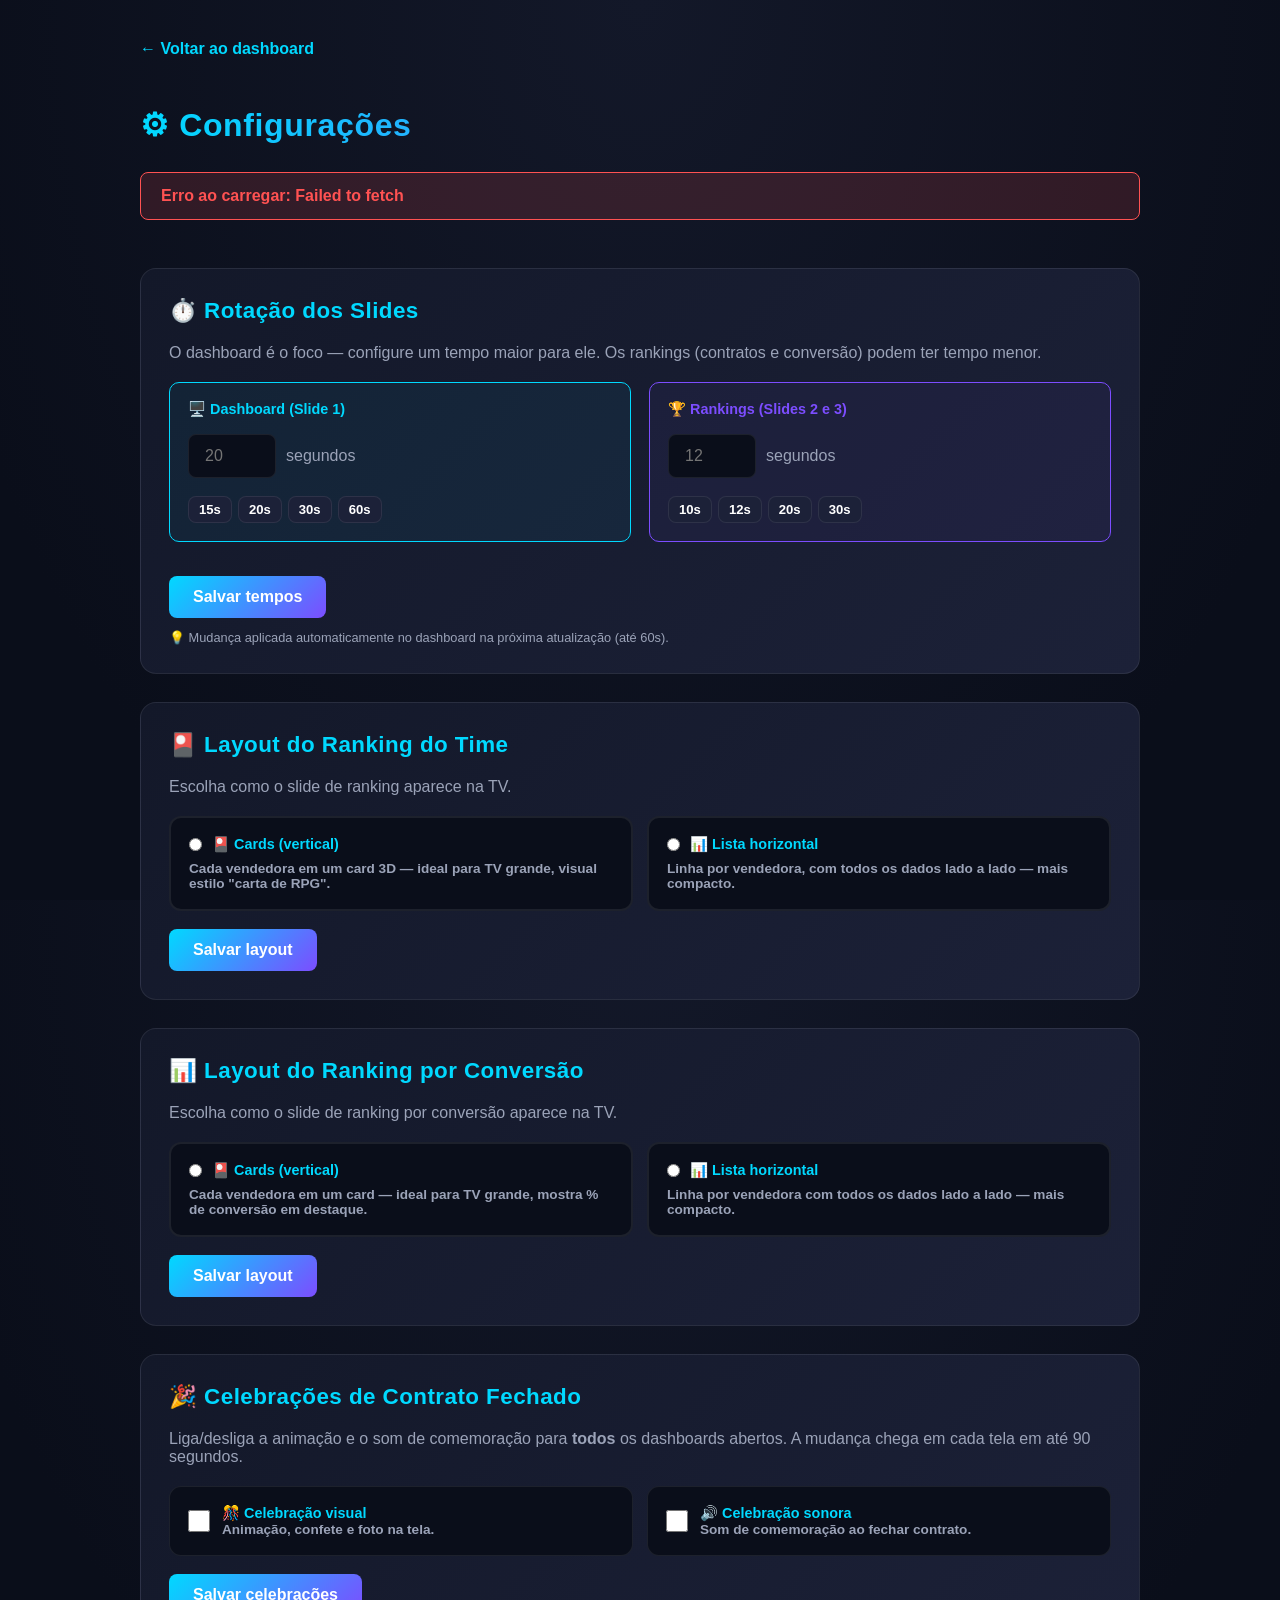
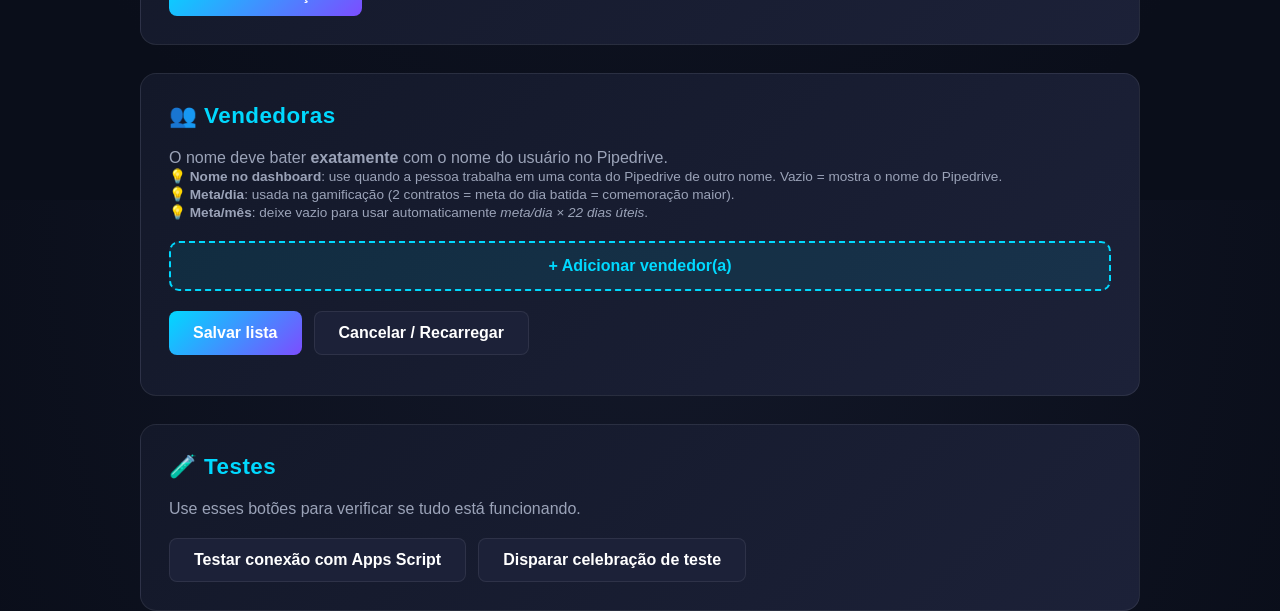
==== commit f8f810f1: "feat: nome de exibição personalizado por vendedora Permite mostrar no dashboard um nome diferente do" ====
--- a/config.html
+++ b/config.html
@@ -68,7 +68,7 @@
       gap: 8px;
       align-items: end;
     }
-    .vendedor-card .vc-row-top { grid-area: top-fields; grid-template-columns: 1.4fr 1.6fr 1fr; }
+    .vendedor-card .vc-row-top { grid-area: top-fields; grid-template-columns: 1.2fr 1.2fr 1.5fr 1fr; }
     .vendedor-card .vc-row-mid { grid-area: mid-fields; grid-template-columns: 1fr 1fr 1fr; }
     .vendedor-card .vc-row-bot { grid-area: bot-fields; grid-template-columns: 1fr 1fr; }
     .vendedor-card .vc-field { display: flex; flex-direction: column; gap: 3px; }
@@ -253,7 +253,8 @@
       <h2>👥 Vendedoras</h2>
       <p style="color:var(--text-dim); margin-bottom:20px;">
         O nome deve bater <strong>exatamente</strong> com o nome do usuário no Pipedrive.<br>
-        <span style="font-size:0.85rem;">💡 <strong>Meta/dia</strong>: usada na gamificação (2 contratos = meta do dia batida = comemoração maior).<br>
+        <span style="font-size:0.85rem;">💡 <strong>Nome no dashboard</strong>: use quando a pessoa trabalha em uma conta do Pipedrive de outro nome. Vazio = mostra o nome do Pipedrive.<br>
+        💡 <strong>Meta/dia</strong>: usada na gamificação (2 contratos = meta do dia batida = comemoração maior).<br>
         💡 <strong>Meta/mês</strong>: deixe vazio para usar automaticamente <em>meta/dia × 22 dias úteis</em>.</span>
       </p>
       <div id="vendedores-list"></div>
@@ -376,6 +377,10 @@
               <input type="text" value="${v.nome || ''}" placeholder="Nome" oninput="vendedores[${i}].nome=this.value">
             </div>
             <div class="vc-field">
+              <label title="Deixe vazio para usar o nome do Pipedrive">Nome no dashboard (opcional)</label>
+              <input type="text" value="${v.nome_exibicao || ''}" placeholder="usa o do Pipedrive" oninput="vendedores[${i}].nome_exibicao=this.value">
+            </div>
+            <div class="vc-field">
               <label>URL da foto</label>
               <input type="text" value="${v.foto || ''}" placeholder="https://..." oninput="vendedores[${i}].foto=this.value; const img=this.closest('.vendedor-card').querySelector('.vc-foto'); img.src=this.value?fixDriveUrl(this.value):'${PLACEHOLDER_FOTO}'; img.onerror=()=>img.src='${PLACEHOLDER_FOTO}';">
             </div>
@@ -425,7 +430,7 @@
     function addVendedor() {
       const hoje = new Date().toISOString().slice(0, 10);
       vendedores.push({
-        nome: '', foto: '', area: 'Trabalhista',
+        nome: '', nome_exibicao: '', foto: '', area: 'Trabalhista',
         meta_dia: 2, meta_mes: 0, meta_conversao: 5,
         data_entrada: hoje, data_saida: '',
         ativo: true,
